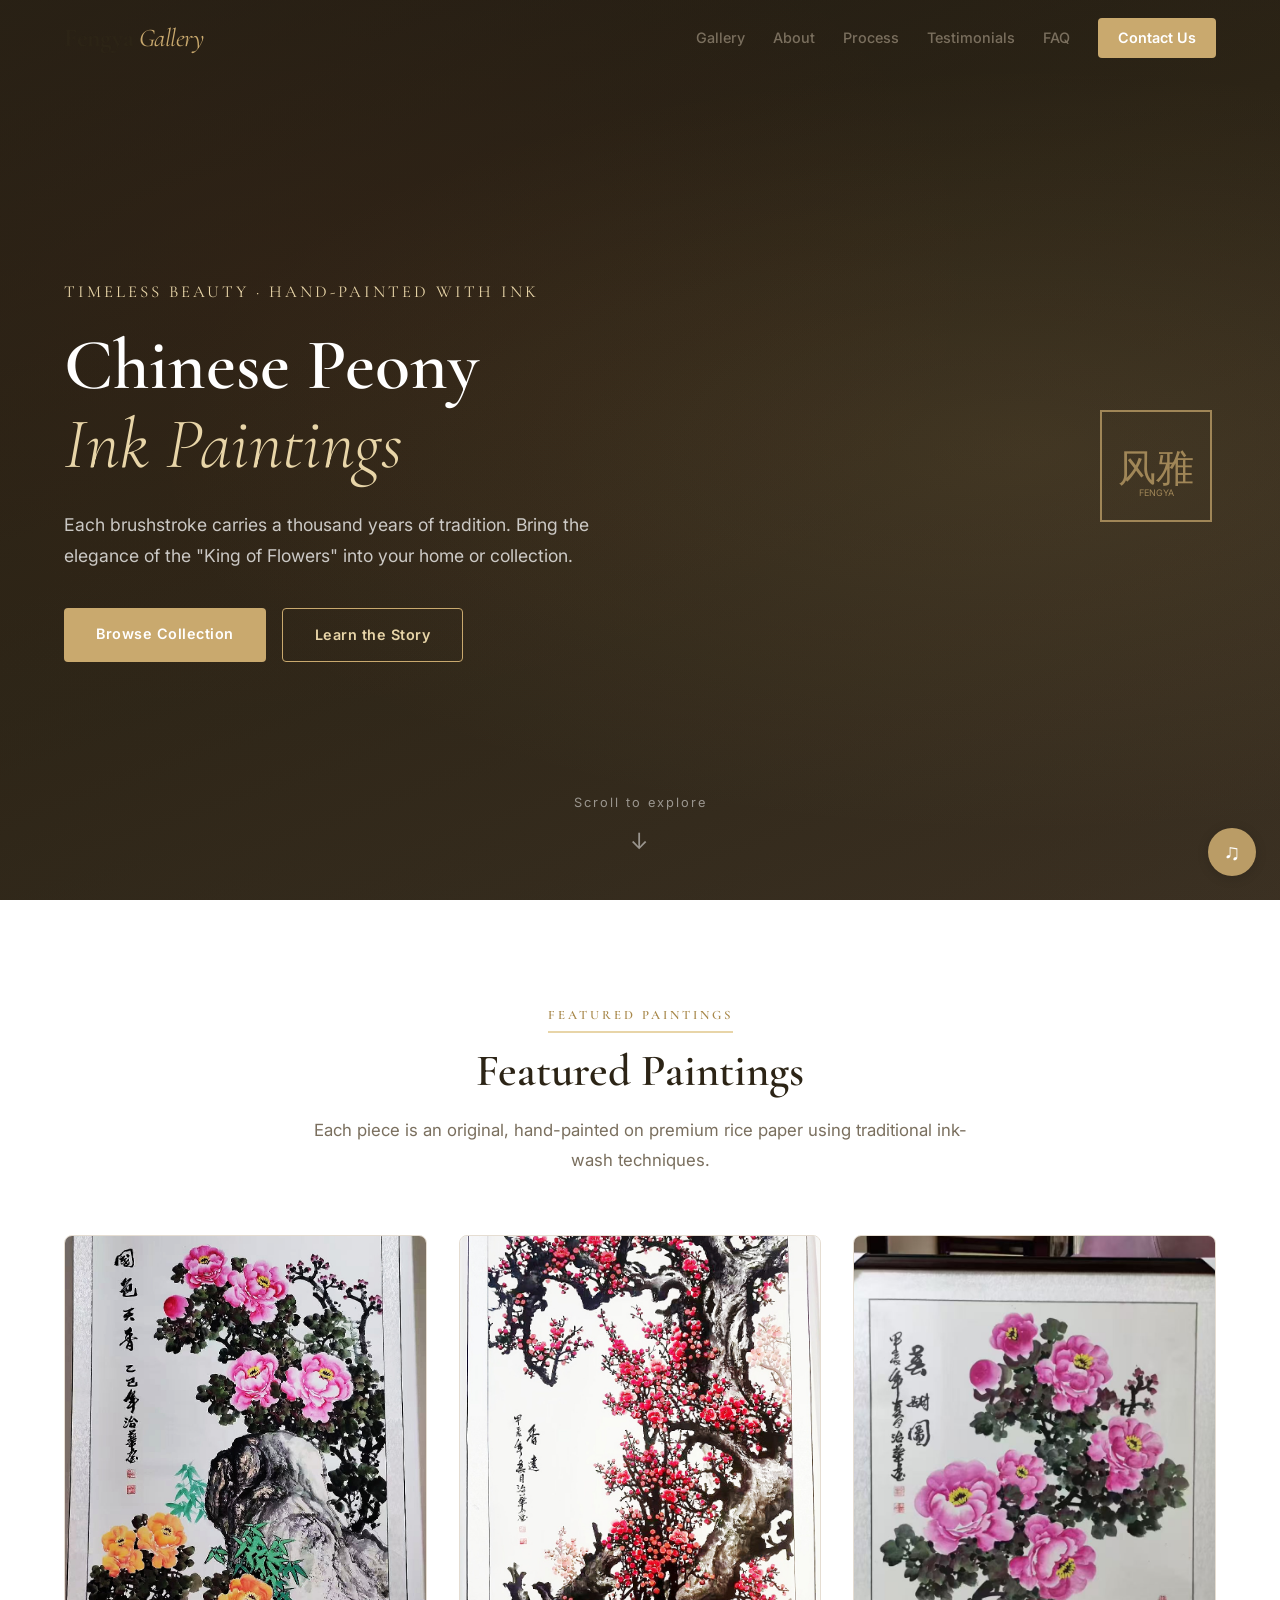
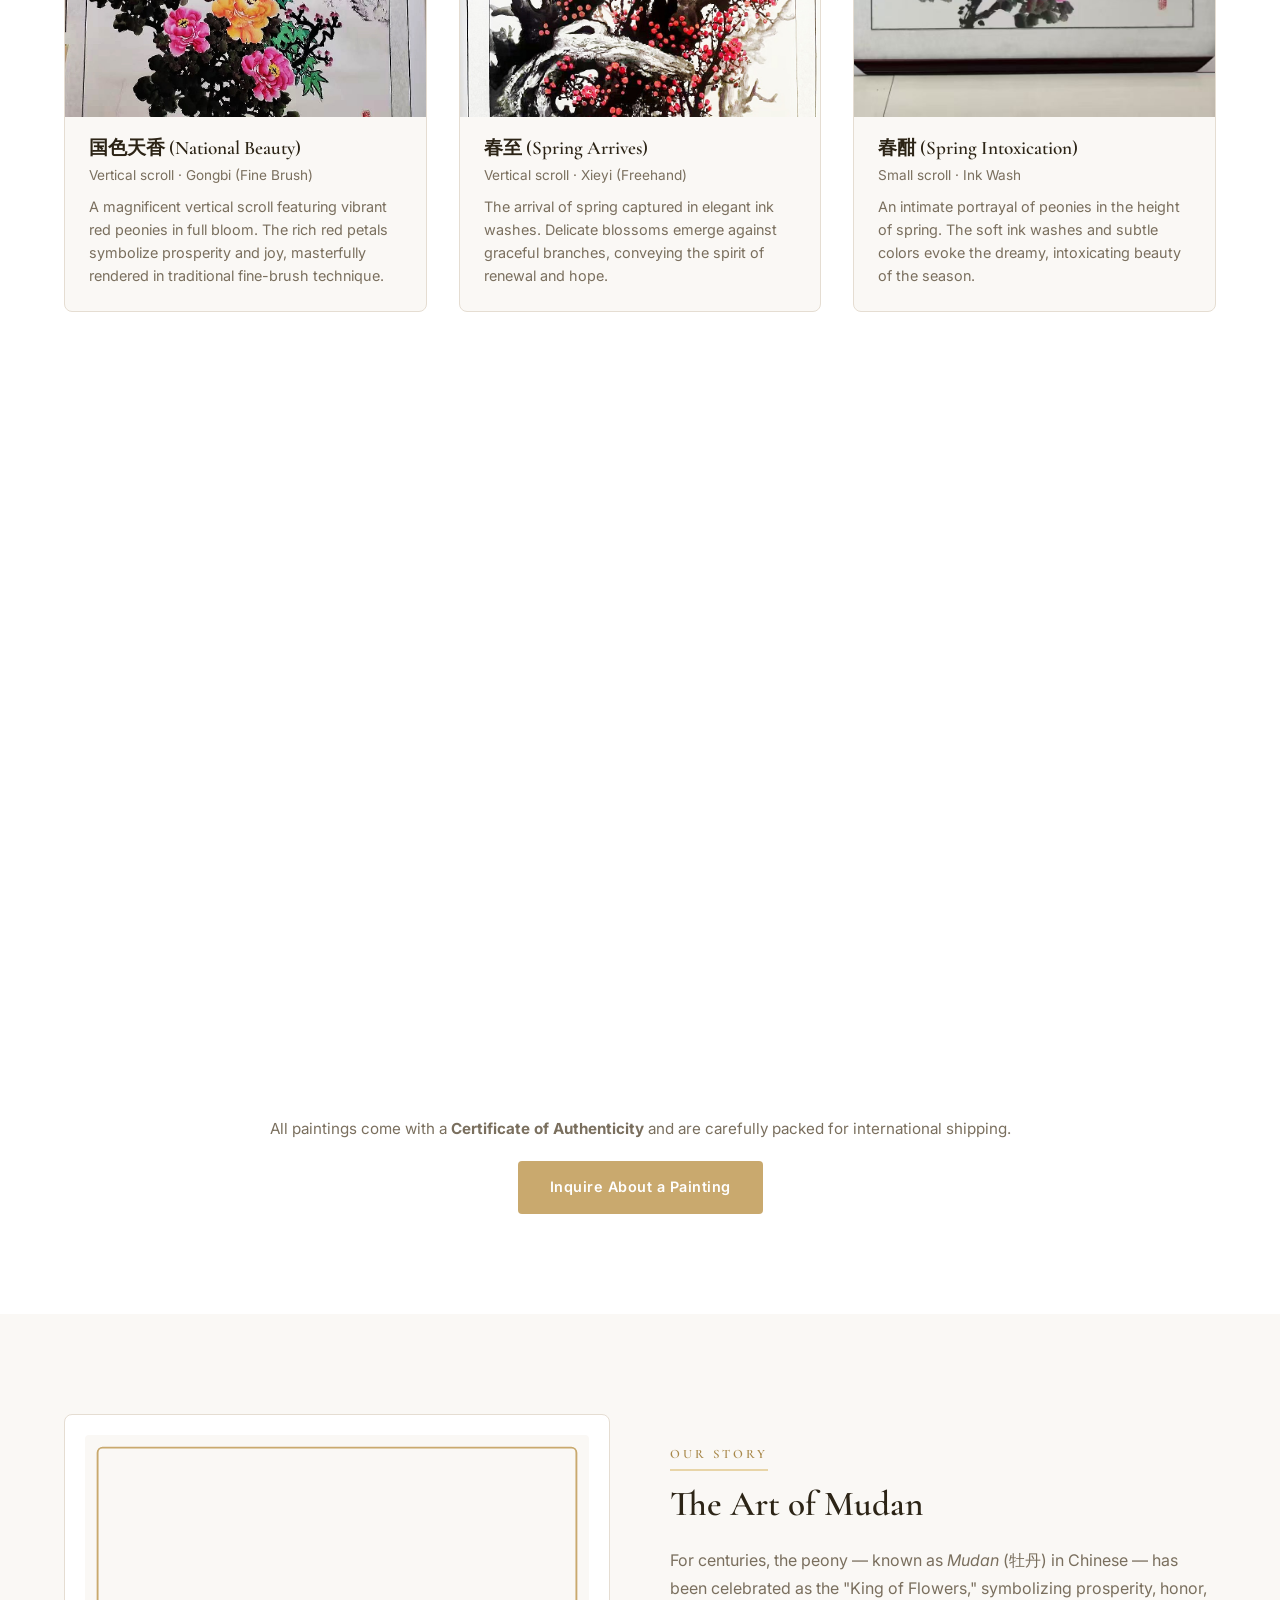
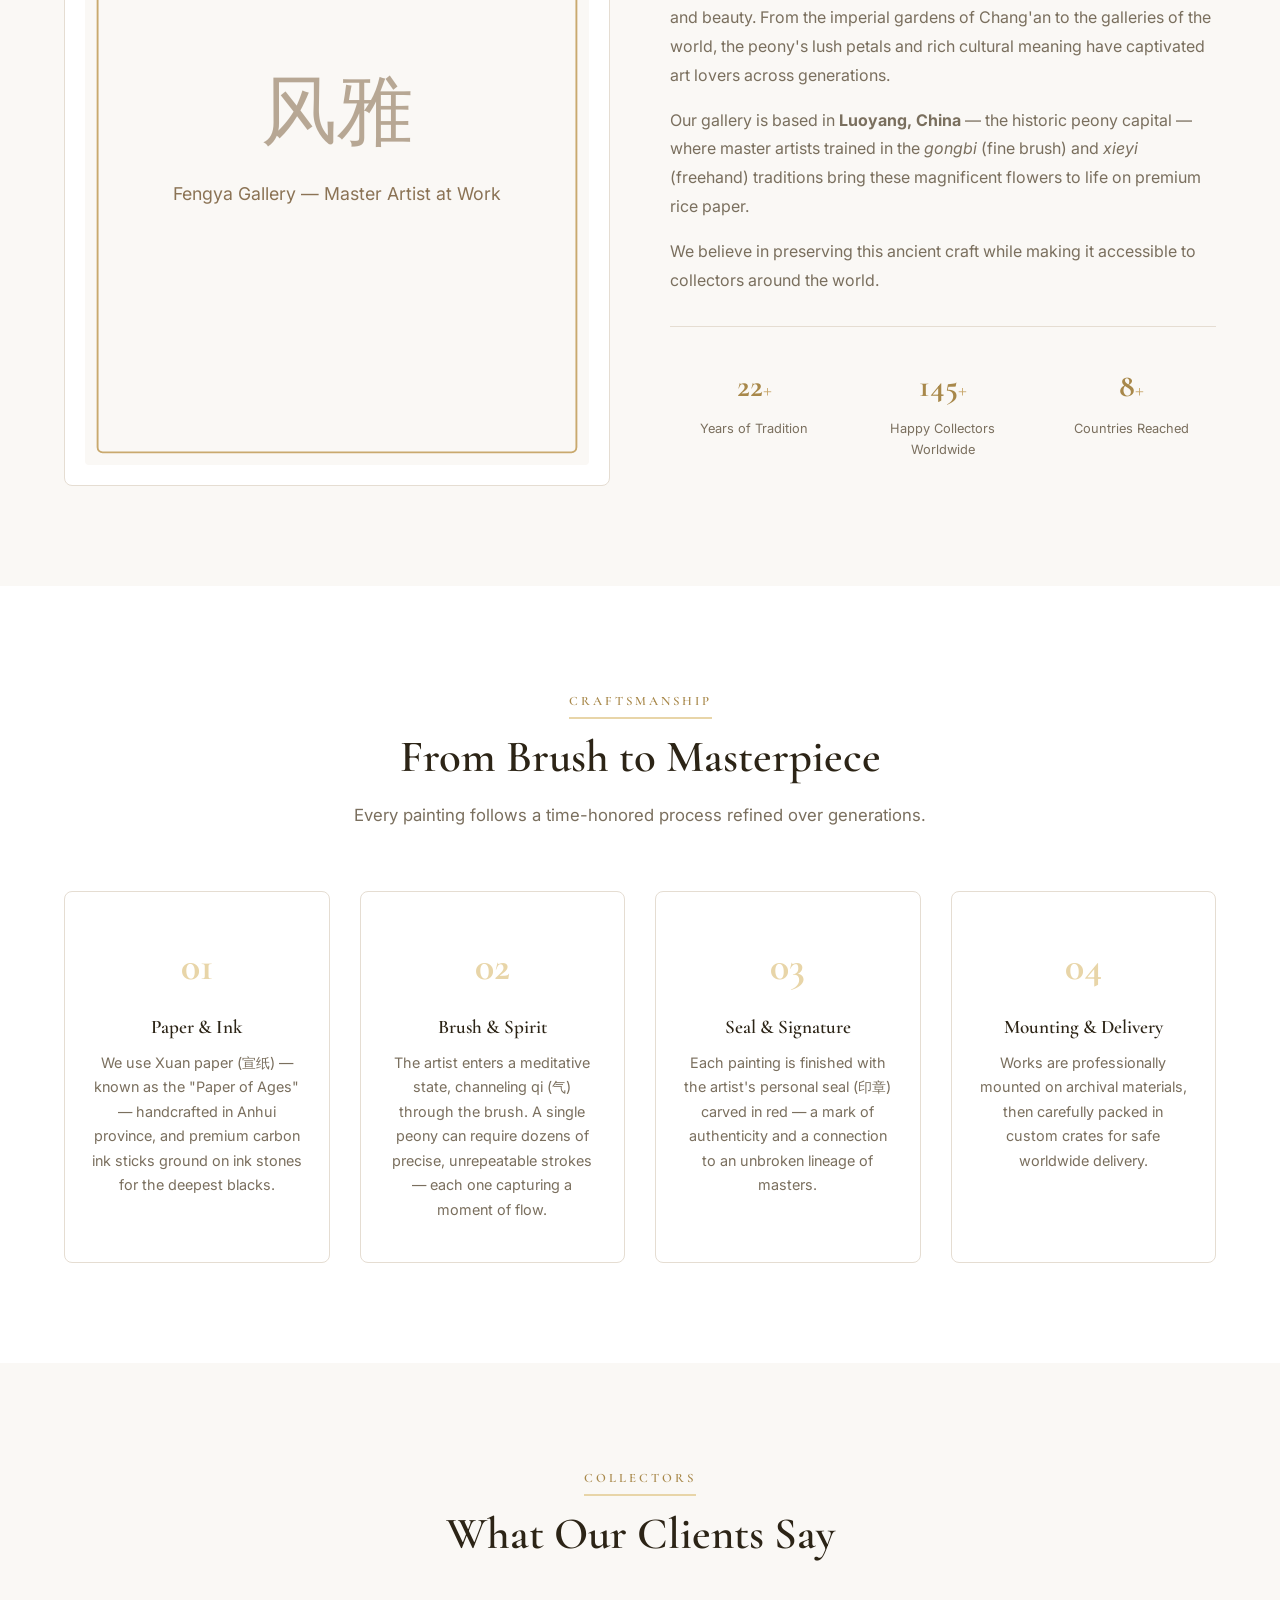
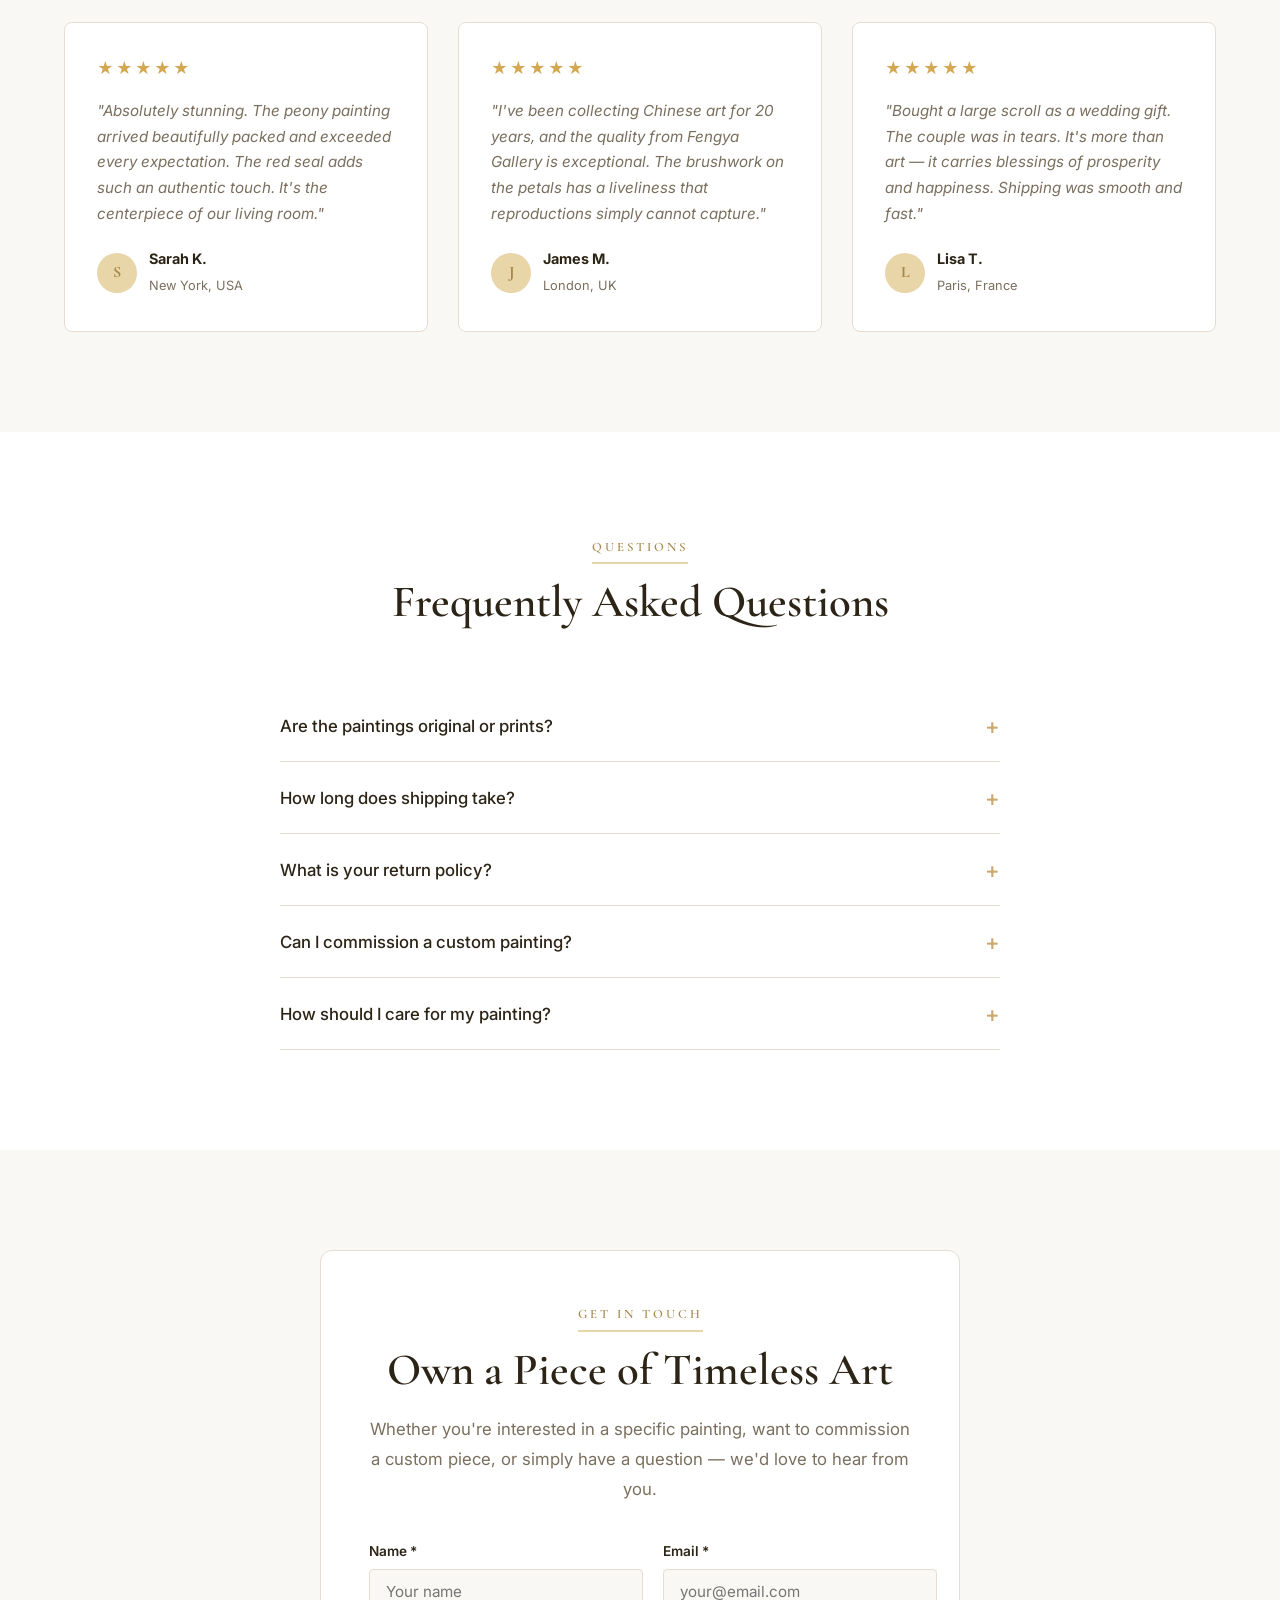
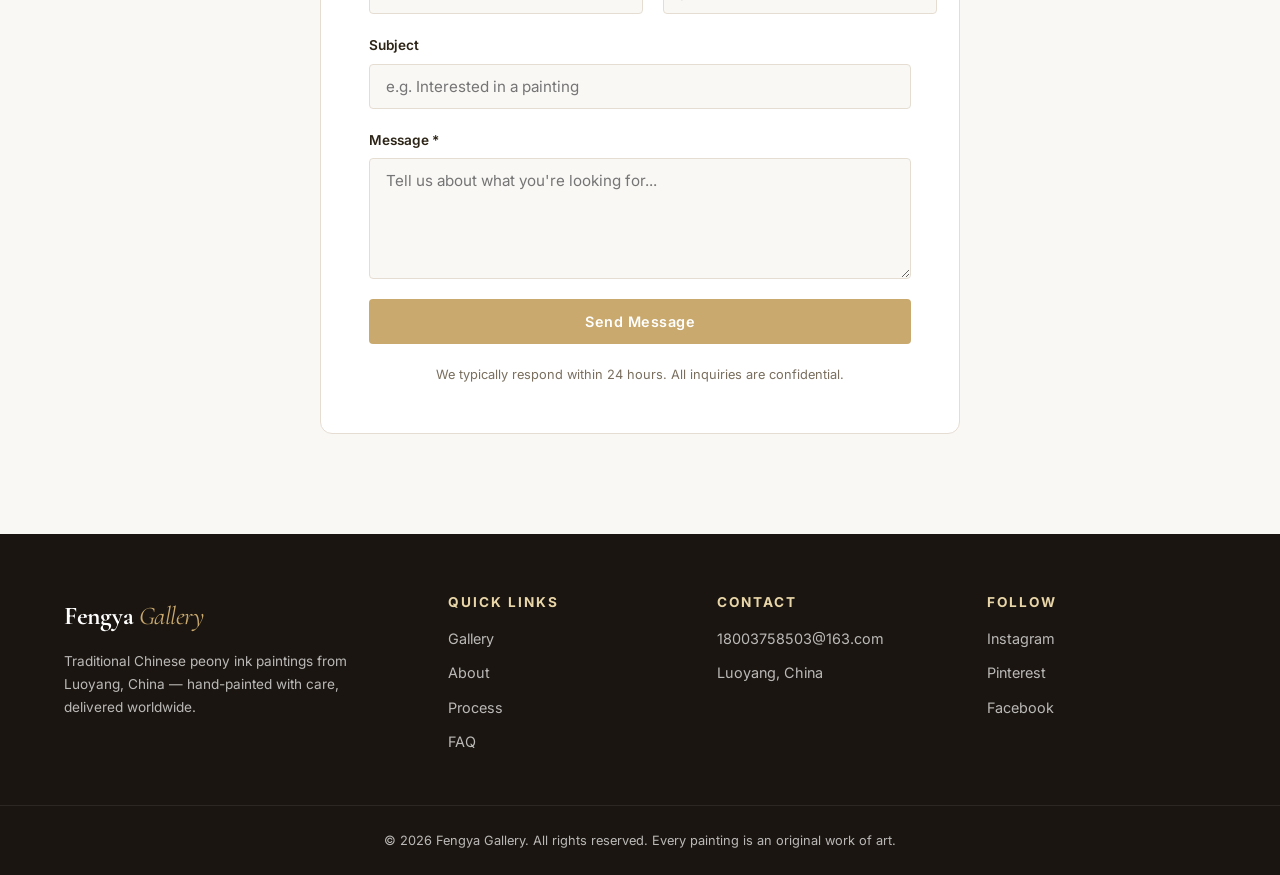
==== index.html @ b7635e89 "Initial commit: Fengya Gallery peony art website" ====
<!DOCTYPE html>
<html lang="en">
<head>
    <meta charset="UTF-8">
    <meta name="viewport" content="width=device-width, initial-scale=1.0">
    <title>Fengya Gallery | Traditional Chinese Peony Paintings – Handcrafted Ink Art</title>
    <meta name="description" content="Discover exquisite hand-painted Chinese peony (Mudan) ink paintings from Fengya Gallery. Each piece embodies centuries of tradition—elegance, prosperity & natural beauty. Worldwide shipping.">
    <meta name="keywords" content="Chinese peony painting, Mudan painting, Chinese ink art, traditional Chinese painting, peony flower art, Chinese brush painting, art for sale, oriental art">

    <!-- Open Graph / Facebook -->
    <meta property="og:type" content="website">
    <meta property="og:title" content="Fengya Gallery – Traditional Chinese Peony Paintings">
    <meta property="og:description" content="Hand-painted Chinese ink peony art from Fengya Gallery. Elegance, tradition & beauty for your space.">
    <meta property="og:image" content="https://fengyagallery.com/images/og-banner.jpg">
    <meta property="og:url" content="https://fengyagallery.com">
    <meta property="og:locale" content="en_US">
    <meta property="og:site_name" content="Fengya Gallery">

    <!-- Twitter Card -->
    <meta name="twitter:card" content="summary_large_image">
    <meta name="twitter:title" content="Fengya Gallery – Traditional Chinese Peony Paintings">
    <meta name="twitter:description" content="Hand-painted Chinese ink peony art from Fengya Gallery. Worldwide shipping.">
    <meta name="twitter:image" content="https://fengyagallery.com/images/og-banner.jpg">

    <!-- Schema.org structured data -->
    <script type="application/ld+json">
    {
        "@context": "https://schema.org",
        "@type": "ArtGallery",
        "name": "Fengya Gallery",
        "description": "Specializing in traditional Chinese peony ink paintings. Hand-painted by master artisans.",
        "url": "https://fengyagallery.com",
        "image": "https://fengyagallery.com/images/og-banner.jpg",
        "address": {
            "@type": "PostalAddress",
            "addressLocality": "Luoyang",
            "addressCountry": "CN"
        },
        "makesOffer": {
            "@type": "Offer",
            "itemOffered": {
                "@type": "Product",
                "name": "Chinese Peony Ink Painting",
                "category": "Fine Art"
            }
        }
    }
    </script>

    <!-- Fonts & Styles -->
    <link rel="preconnect" href="https://fonts.googleapis.com">
    <link rel="preconnect" href="https://fonts.gstatic.com" crossorigin>
    <link href="https://fonts.googleapis.com/css2?family=Cormorant+Garamond:ital,wght@0,400;0,500;0,600;0,700;1,400&family=Inter:wght@300;400;500;600&display=swap" rel="stylesheet">
    <link rel="stylesheet" href="styles.css">
    <link rel="icon" type="image/svg+xml" href="favicon.svg">
</head>
<body>

<!-- ====== NAVBAR ====== -->
<header class="navbar" id="navbar">
    <div class="container navbar-inner">
        <a href="#" class="logo">Fengya <span>Gallery</span></a>
        <button class="hamburger" id="hamburger" aria-label="Toggle navigation">
            <span></span><span></span><span></span>
        </button>
        <nav class="nav-links" id="navLinks">
            <a href="#gallery">Gallery</a>
            <a href="#about">About</a>
            <a href="#process">Process</a>
            <a href="#testimonials">Testimonials</a>
            <a href="#faq">FAQ</a>
            <a href="#contact" class="nav-cta">Contact Us</a>
        </nav>
    </div>
</header>

<!-- ====== HERO ====== -->
<section class="hero" id="home">
    <div class="hero-overlay"></div>
    <div class="hero-bg parallax"></div>
    <div class="container hero-content">
        <div class="hero-text">
            <p class="hero-subtitle">Timeless Beauty · Hand-Painted with Ink</p>
            <h1>Chinese Peony<br><span class="hero-alt">Ink Paintings</span></h1>
            <p class="hero-desc">Each brushstroke carries a thousand years of tradition. Bring the elegance of the "King of Flowers" into your home or collection.</p>
            <div class="hero-actions">
                <a href="#gallery" class="btn btn-primary">Browse Collection</a>
                <a href="#about" class="btn btn-outline">Learn the Story</a>
            </div>
        </div>
        <div class="hero-seal">
            <svg viewBox="0 0 120 120" class="seal-svg">
                <rect x="5" y="5" width="110" height="110" fill="none" stroke="#c9a96e" stroke-width="2"/>
                <text x="60" y="62" text-anchor="middle" dominant-baseline="central"
                      font-family="STKaiti, KaiTi, serif" font-size="38" fill="#c9a96e">风雅</text>
                <text x="60" y="90" text-anchor="middle" font-family="Inter, sans-serif" font-size="9" fill="#c9a96e">FENGYA</text>
            </svg>
        </div>
    </div>
    <div class="scroll-indicator">
        <span>Scroll to explore</span>
        <div class="scroll-arrow">↓</div>
    </div>
</section>

<!-- ====== GALLERY ====== -->
<section class="section gallery-section" id="gallery">
    <div class="container">
        <div class="section-header">
            <span class="section-tag">Featured Paintings</span>
            <h2>Featured Paintings</h2>
            <p class="section-desc">Each piece is an original, hand-painted on premium rice paper using traditional ink-wash techniques.</p>
        </div>

        <div class="gallery-grid" id="galleryGrid">
            <!-- Cards injected by JS -->
        </div>

        <div class="gallery-footer">
            <p>All paintings come with a <strong>Certificate of Authenticity</strong> and are carefully packed for international shipping.</p>
            <a href="#contact" class="btn btn-primary">Inquire About a Painting</a>
        </div>
    </div>
</section>

<!-- ====== ABOUT ====== -->
<section class="section about-section" id="about">
    <div class="container">
        <div class="about-grid">
            <div class="about-image">
                <div class="about-image-frame">
                    <div class="about-image-placeholder">
                        <svg viewBox="0 0 400 500" class="about-svg">
                            <rect x="10" y="10" width="380" height="480" fill="none" stroke="#c9a96e" stroke-width="1.5" rx="4"/>
                            <text x="200" y="240" text-anchor="middle" font-family="STKaiti, KaiTi, serif" font-size="60" fill="#8b7355" opacity="0.6">风雅</text>
                            <text x="200" y="290" text-anchor="middle" font-family="Inter, sans-serif" font-size="14" fill="#8b7355">Fengya Gallery — Master Artist at Work</text>
                        </svg>
                    </div>
                </div>
            </div>
            <div class="about-text">
                <span class="section-tag">Our Story</span>
                <h2>The Art of Mudan</h2>
                <p>For centuries, the peony — known as <em>Mudan</em> (牡丹) in Chinese — has been celebrated as the "King of Flowers," symbolizing prosperity, honor, and beauty. From the imperial gardens of Chang'an to the galleries of the world, the peony's lush petals and rich cultural meaning have captivated art lovers across generations.</p>
                <p>Our gallery is based in <strong>Luoyang, China</strong> — the historic peony capital — where master artists trained in the <em>gongbi</em> (fine brush) and <em>xieyi</em> (freehand) traditions bring these magnificent flowers to life on premium rice paper.</p>
                <p>We believe in preserving this ancient craft while making it accessible to collectors around the world.</p>
                <div class="about-stats">
                    <div class="stat">
                        <span class="stat-number" data-target="30">0</span><span class="stat-plus">+</span>
                        <span class="stat-label">Years of Tradition</span>
                    </div>
                    <div class="stat">
                        <span class="stat-number" data-target="200">0</span><span class="stat-plus">+</span>
                        <span class="stat-label">Happy Collectors Worldwide</span>
                    </div>
                    <div class="stat">
                        <span class="stat-number" data-target="12">0</span><span class="stat-plus">+</span>
                        <span class="stat-label">Countries Reached</span>
                    </div>
                </div>
            </div>
        </div>
    </div>
</section>

<!-- ====== PROCESS ====== -->
<section class="section process-section" id="process">
    <div class="container">
        <div class="section-header">
            <span class="section-tag">Craftsmanship</span>
            <h2>From Brush to Masterpiece</h2>
            <p class="section-desc">Every painting follows a time-honored process refined over generations.</p>
        </div>
        <div class="process-steps">
            <div class="step">
                <div class="step-number">01</div>
                <h3>Paper & Ink</h3>
                <p>We use Xuan paper (宣纸) — known as the "Paper of Ages" — handcrafted in Anhui province, and premium carbon ink sticks ground on ink stones for the deepest blacks.</p>
            </div>
            <div class="step">
                <div class="step-number">02</div>
                <h3>Brush & Spirit</h3>
                <p>The artist enters a meditative state, channeling qi (气) through the brush. A single peony can require dozens of precise, unrepeatable strokes — each one capturing a moment of flow.</p>
            </div>
            <div class="step">
                <div class="step-number">03</div>
                <h3>Seal & Signature</h3>
                <p>Each painting is finished with the artist's personal seal (印章) carved in red — a mark of authenticity and a connection to an unbroken lineage of masters.</p>
            </div>
            <div class="step">
                <div class="step-number">04</div>
                <h3>Mounting & Delivery</h3>
                <p>Works are professionally mounted on archival materials, then carefully packed in custom crates for safe worldwide delivery.</p>
            </div>
        </div>
    </div>
</section>

<!-- ====== TESTIMONIALS ====== -->
<section class="section testimonials-section" id="testimonials">
    <div class="container">
        <div class="section-header">
            <span class="section-tag">Collectors</span>
            <h2>What Our Clients Say</h2>
        </div>
        <div class="testimonials-grid">
            <article class="testimonial-card">
                <div class="stars">★★★★★</div>
                <p>"Absolutely stunning. The peony painting arrived beautifully packed and exceeded every expectation. The red seal adds such an authentic touch. It's the centerpiece of our living room."</p>
                <div class="testimonial-author">
                    <div class="author-avatar">S</div>
                    <div>
                        <strong>Sarah K.</strong>
                        <span>New York, USA</span>
                    </div>
                </div>
            </article>
            <article class="testimonial-card">
                <div class="stars">★★★★★</div>
                <p>"I've been collecting Chinese art for 20 years, and the quality from Fengya Gallery is exceptional. The brushwork on the petals has a liveliness that reproductions simply cannot capture."</p>
                <div class="testimonial-author">
                    <div class="author-avatar">J</div>
                    <div>
                        <strong>James M.</strong>
                        <span>London, UK</span>
                    </div>
                </div>
            </article>
            <article class="testimonial-card">
                <div class="stars">★★★★★</div>
                <p>"Bought a large scroll as a wedding gift. The couple was in tears. It's more than art — it carries blessings of prosperity and happiness. Shipping was smooth and fast."</p>
                <div class="testimonial-author">
                    <div class="author-avatar">L</div>
                    <div>
                        <strong>Lisa T.</strong>
                        <span>Paris, France</span>
                    </div>
                </div>
            </article>
        </div>
    </div>
</section>

<!-- ====== FAQ ====== -->
<section class="section faq-section" id="faq">
    <div class="container">
        <div class="section-header">
            <span class="section-tag">Questions</span>
            <h2>Frequently Asked Questions</h2>
        </div>
        <div class="faq-list">
            <div class="faq-item">
                <button class="faq-question" aria-expanded="false">
                    <span>Are the paintings original or prints?</span>
                    <span class="faq-icon">+</span>
                </button>
                <div class="faq-answer">
                    <p>All paintings are completely original, hand-painted works on rice paper. We never sell prints or reproductions. Each piece comes with a signed Certificate of Authenticity.</p>
                </div>
            </div>
            <div class="faq-item">
                <button class="faq-question" aria-expanded="false">
                    <span>How long does shipping take?</span>
                    <span class="faq-icon">+</span>
                </button>
                <div class="faq-answer">
                    <p>International shipping typically takes 7–14 business days depending on your location. We ship via express courier (DHL/FedEx) with full tracking and insurance. Free shipping on orders over $500.</p>
                </div>
            </div>
            <div class="faq-item">
                <button class="faq-question" aria-expanded="false">
                    <span>What is your return policy?</span>
                    <span class="faq-icon">+</span>
                </button>
                <div class="faq-answer">
                    <p>We offer a 14-day satisfaction guarantee. If you're not completely happy with your painting, contact us and we will arrange a return. We want you to love your piece.</p>
                </div>
            </div>
            <div class="faq-item">
                <button class="faq-question" aria-expanded="false">
                    <span>Can I commission a custom painting?</span>
                    <span class="faq-icon">+</span>
                </button>
                <div class="faq-answer">
                    <p>Absolutely! We accept custom commissions for specific sizes, color palettes, or compositions. Contact us with your vision and we'll discuss the possibilities. Commissioned works typically take 2–4 weeks.</p>
                </div>
            </div>
            <div class="faq-item">
                <button class="faq-question" aria-expanded="false">
                    <span>How should I care for my painting?</span>
                    <span class="faq-icon">+</span>
                </button>
                <div class="faq-answer">
                    <p>Keep your painting away from direct sunlight, high humidity, and extreme temperatures. For scrolls, roll and unroll gently. Framed works behind glass in indirect light will last for generations with minimal care.</p>
                </div>
            </div>
        </div>
    </div>
</section>

<!-- ====== CONTACT / CTA ====== -->
<section class="section contact-section" id="contact">
    <div class="container">
        <div class="contact-card">
            <div class="section-header">
                <span class="section-tag">Get in Touch</span>
                <h2>Own a Piece of Timeless Art</h2>
                <p class="section-desc">Whether you're interested in a specific painting, want to commission a custom piece, or simply have a question — we'd love to hear from you.</p>
            </div>
            <form class="contact-form" id="contactForm">
                <div class="form-row">
                    <div class="form-group">
                        <label for="name">Name *</label>
                        <input type="text" id="name" name="name" required placeholder="Your name">
                    </div>
                    <div class="form-group">
                        <label for="email">Email *</label>
                        <input type="email" id="email" name="email" required placeholder="your@email.com">
                    </div>
                </div>
                <div class="form-group">
                    <label for="subject">Subject</label>
                    <input type="text" id="subject" name="subject" placeholder="e.g. Interested in a painting">
                </div>
                <div class="form-group">
                    <label for="message">Message *</label>
                    <textarea id="message" name="message" rows="5" required placeholder="Tell us about what you're looking for..."></textarea>
                </div>
                <button type="submit" class="btn btn-primary btn-full">Send Message</button>
                <p class="form-note">We typically respond within 24 hours. All inquiries are confidential.</p>
            </form>
        </div>
    </div>
</section>

<!-- ====== FOOTER ====== -->
<footer class="footer">
    <div class="container footer-inner">
        <div class="footer-brand">
            <a href="#" class="logo">Fengya <span>Gallery</span></a>
            <p>Traditional Chinese peony ink paintings from Luoyang, China — hand-painted with care, delivered worldwide.</p>
        </div>
        <div class="footer-links">
            <h4>Quick Links</h4>
            <a href="#gallery">Gallery</a>
            <a href="#about">About</a>
            <a href="#process">Process</a>
            <a href="#faq">FAQ</a>
        </div>
        <div class="footer-links">
            <h4>Contact</h4>
            <a href="mailto:18003758503@163.com">18003758503@163.com</a>
            <a href="#">Luoyang, China</a>
        </div>
        <div class="footer-links">
            <h4>Follow</h4>
            <a href="#" target="_blank" rel="noopener">Instagram</a>
            <a href="#" target="_blank" rel="noopener">Pinterest</a>
            <a href="#" target="_blank" rel="noopener">Facebook</a>
        </div>
    </div>
    <div class="footer-bottom">
        <div class="container">
            <p>&copy; 2026 Fengya Gallery. All rights reserved. Every painting is an original work of art.</p>
        </div>
    </div>
</footer>

<script src="script.js"></script>
</body>
</html>
---- styles.css ----
/* ============================================================
   Fengya Gallery – Styles
   Aesthetic: Elegant, airy, Chinese-ink inspired with gold accents
   ============================================================ */

:root {
    --color-bg: #faf8f5;
    --color-surface: #ffffff;
    --color-text: #2c2416;
    --color-text-muted: #7a6f5e;
    --color-accent: #c9a96e;
    --color-accent-light: #e8d5a8;
    --color-accent-dark: #a8884a;
    --color-ink: #1a1a1a;
    --color-border: #e5ddd2;
    --color-seal: #c4392b;
    --font-display: 'Cormorant Garamond', Georgia, 'Times New Roman', serif;
    --font-body: 'Inter', -apple-system, BlinkMacSystemFont, sans-serif;
}

/* ----- RESET ----- */
*, *::before, *::after { box-sizing: border-box; margin: 0; padding: 0; }
html { scroll-behavior: smooth; }
body {
    font-family: var(--font-body);
    background: var(--color-bg);
    color: var(--color-text);
    line-height: 1.7;
    -webkit-font-smoothing: antialiased;
}
img { max-width: 100%; display: block; }
a { color: inherit; text-decoration: none; }
button { font-family: inherit; cursor: pointer; border: none; background: none; }
h1, h2, h3, h4 { font-family: var(--font-display); font-weight: 600; line-height: 1.2; }
.container { max-width: 1200px; margin: 0 auto; padding: 0 24px; }

/* ----- NAVBAR ----- */
.navbar {
    position: fixed;
    top: 0; left: 0; right: 0;
    z-index: 1000;
    padding: 16px 0;
    transition: background .3s, padding .3s, box-shadow .3s;
}
.navbar.scrolled {
    background: rgba(250, 248, 245, 0.95);
    backdrop-filter: blur(12px);
    padding: 10px 0;
    box-shadow: 0 1px 10px rgba(0,0,0,0.06);
}
.navbar-inner {
    display: flex;
    align-items: center;
    justify-content: space-between;
}
.logo {
    font-family: var(--font-display);
    font-size: 1.6rem;
    font-weight: 700;
    color: var(--color-text);
    letter-spacing: -0.5px;
}
.logo span {
    color: var(--color-accent);
    font-weight: 400;
    font-style: italic;
}
.nav-links {
    display: flex;
    align-items: center;
    gap: 28px;
    font-size: 0.9rem;
    font-weight: 500;
    color: var(--color-text-muted);
    transition: opacity .3s, transform .3s;
}
.nav-links a { transition: color .3s; }
.nav-links a:hover { color: var(--color-accent-dark); }
.nav-cta {
    background: var(--color-accent);
    color: #fff !important;
    padding: 8px 20px;
    border-radius: 4px;
    font-weight: 600;
    transition: background .3s !important;
}
.nav-cta:hover { background: var(--color-accent-dark) !important; }
.hamburger {
    display: none;
    flex-direction: column;
    gap: 5px;
    padding: 4px;
}
.hamburger span {
    display: block;
    width: 26px;
    height: 2px;
    background: var(--color-text);
    border-radius: 2px;
    transition: transform .3s, opacity .3s;
}
.hamburger.active span:nth-child(1) { transform: rotate(45deg) translate(5px, 5px); }
.hamburger.active span:nth-child(2) { opacity: 0; }
.hamburger.active span:nth-child(3) { transform: rotate(-45deg) translate(5px, -5px); }

/* ----- HERO ----- */
.hero {
    min-height: 100vh;
    display: flex;
    align-items: center;
    position: relative;
    overflow: hidden;
}
.hero-overlay {
    position: absolute;
    inset: 0;
    background: linear-gradient(135deg, rgba(44,36,22,.75) 0%, rgba(44,36,22,.3) 50%, rgba(44,36,22,.1) 100%);
    z-index: 1;
}
.hero-bg {
    position: absolute;
    inset: 0;
    background:
        radial-gradient(ellipse at 80% 50%, rgba(201,169,110,0.15) 0%, transparent 60%),
        radial-gradient(ellipse at 20% 30%, rgba(196,57,43,0.08) 0%, transparent 50%),
        linear-gradient(160deg, #1a1510 0%, #2c2416 40%, #3d3224 100%);
    z-index: 0;
}
.hero-content {
    position: relative;
    z-index: 2;
    display: grid;
    grid-template-columns: 1fr auto;
    gap: 60px;
    align-items: center;
    padding: 120px 24px 80px;
    width: 100%;
    max-width: 1200px;
    margin: 0 auto;
}
.hero-subtitle {
    font-family: var(--font-display);
    font-size: 1.05rem;
    color: var(--color-accent-light);
    letter-spacing: 3px;
    text-transform: uppercase;
    margin-bottom: 20px;
}
.hero h1 {
    font-size: clamp(2.8rem, 6vw, 4.5rem);
    color: #fff;
    margin-bottom: 24px;
    line-height: 1.1;
}
.hero-alt {
    font-weight: 300;
    font-style: italic;
    color: var(--color-accent-light);
}
.hero-desc {
    font-size: 1.1rem;
    color: rgba(255,255,255,0.75);
    max-width: 540px;
    margin-bottom: 36px;
    line-height: 1.8;
}
.hero-actions { display: flex; gap: 16px; flex-wrap: wrap; }
.hero-seal { justify-self: end; }
.seal-svg {
    width: 120px;
    height: 120px;
    opacity: 0.7;
}
.scroll-indicator {
    position: absolute;
    bottom: 40px;
    left: 50%;
    transform: translateX(-50%);
    z-index: 2;
    text-align: center;
    color: rgba(255,255,255,0.5);
    font-size: 0.8rem;
    letter-spacing: 2px;
    animation: float 3s ease-in-out infinite;
}
.scroll-arrow { font-size: 1.4rem; margin-top: 8px; }
@keyframes float {
    0%, 100% { transform: translateX(-50%) translateY(0); }
    50% { transform: translateX(-50%) translateY(10px); }
}

/* ----- BUTTONS ----- */
.btn {
    display: inline-block;
    padding: 14px 32px;
    font-family: var(--font-body);
    font-size: 0.9rem;
    font-weight: 600;
    letter-spacing: 0.5px;
    border-radius: 4px;
    transition: all .3s;
    text-align: center;
}
.btn-primary {
    background: var(--color-accent);
    color: #fff;
}
.btn-primary:hover { background: var(--color-accent-dark); transform: translateY(-1px); }
.btn-outline {
    background: transparent;
    color: var(--color-accent-light);
    border: 1.5px solid var(--color-accent);
}
.btn-outline:hover { background: rgba(201,169,110,0.1); }
.btn-full { width: 100%; }

/* ----- SECTION ----- */
.section {
    padding: 100px 0;
}
.section-header {
    text-align: center;
    max-width: 680px;
    margin: 0 auto 60px;
}
.section-tag {
    display: inline-block;
    font-family: var(--font-display);
    font-size: 0.8rem;
    font-weight: 600;
    color: var(--color-accent-dark);
    letter-spacing: 3px;
    text-transform: uppercase;
    margin-bottom: 12px;
    border-bottom: 2px solid var(--color-accent-light);
    padding-bottom: 4px;
}
.section-header h2 {
    font-size: clamp(2rem, 4vw, 2.8rem);
    margin-bottom: 16px;
}
.section-desc {
    color: var(--color-text-muted);
    font-size: 1.05rem;
    line-height: 1.8;
}

/* ----- GALLERY ----- */
.gallery-section { background: var(--color-surface); }
.gallery-grid {
    display: grid;
    grid-template-columns: repeat(auto-fill, minmax(320px, 1fr));
    gap: 32px;
    margin-bottom: 48px;
}
.gallery-card {
    background: var(--color-bg);
    border: 1px solid var(--color-border);
    border-radius: 8px;
    overflow: hidden;
    transition: transform .4s, box-shadow .4s;
}
.gallery-card:hover {
    transform: translateY(-6px);
    box-shadow: 0 12px 40px rgba(44,36,22,0.1);
}
.gallery-card-image {
    aspect-ratio: 3 / 4;
    display: flex;
    align-items: center;
    justify-content: center;
    background: linear-gradient(135deg, #f5f0e8 0%, #ede5d8 100%);
    position: relative;
    overflow: hidden;
}
.gallery-card-image img {
    width: 100%;
    height: 100%;
    object-fit: cover;
    transition: transform .5s ease;
}
.gallery-card:hover .gallery-card-image img {
    transform: scale(1.05);
}
.gallery-card-content {
    padding: 20px 24px;
}
.gallery-card-content h3 {
    font-size: 1.2rem;
    margin-bottom: 4px;
}
.gallery-card-content .dimensions {
    font-size: 0.85rem;
    color: var(--color-text-muted);
    margin-bottom: 8px;
}
.gallery-card-content .description {
    font-size: 0.9rem;
    color: var(--color-text-muted);
    margin-bottom: 4px;
    line-height: 1.6;
}
.gallery-footer {
    text-align: center;
    color: var(--color-text-muted);
    font-size: 0.95rem;
}
.gallery-footer p { margin-bottom: 20px; }

/* ----- ABOUT ----- */
.about-section { background: var(--color-bg); }
.about-grid {
    display: grid;
    grid-template-columns: 1fr 1fr;
    gap: 60px;
    align-items: center;
}
.about-image-frame {
    border: 1px solid var(--color-border);
    border-radius: 8px;
    overflow: hidden;
    padding: 20px;
    background: var(--color-surface);
}
.about-image-placeholder {
    aspect-ratio: 4 / 5;
    display: flex;
    align-items: center;
    justify-content: center;
    background: var(--color-bg);
    border-radius: 4px;
}
.about-svg { width: 100%; height: auto; }
.about-text h2 {
    font-size: 2.2rem;
    margin-bottom: 20px;
}
.about-text p {
    color: var(--color-text-muted);
    margin-bottom: 16px;
    line-height: 1.8;
}
.about-stats {
    display: grid;
    grid-template-columns: repeat(3, 1fr);
    gap: 20px;
    margin-top: 32px;
    padding-top: 32px;
    border-top: 1px solid var(--color-border);
}
.stat { text-align: center; }
.stat-number {
    font-family: var(--font-display);
    font-size: 2rem;
    font-weight: 700;
    color: var(--color-accent-dark);
}
.stat-plus { font-family: var(--font-display); font-size: 1.4rem; color: var(--color-accent); }
.stat-label {
    display: block;
    font-size: 0.8rem;
    color: var(--color-text-muted);
    margin-top: 4px;
}

/* ----- PROCESS ----- */
.process-section { background: var(--color-surface); }
.process-steps {
    display: grid;
    grid-template-columns: repeat(auto-fit, minmax(240px, 1fr));
    gap: 30px;
}
.step {
    text-align: center;
    padding: 40px 24px;
    border: 1px solid var(--color-border);
    border-radius: 8px;
    transition: transform .3s;
}
.step:hover { transform: translateY(-4px); }
.step-number {
    font-family: var(--font-display);
    font-size: 2.5rem;
    font-weight: 700;
    color: var(--color-accent-light);
    margin-bottom: 16px;
}
.step h3 { font-size: 1.2rem; margin-bottom: 12px; }
.step p { font-size: 0.9rem; color: var(--color-text-muted); line-height: 1.7; }

/* ----- TESTIMONIALS ----- */
.testimonials-section { background: var(--color-bg); }
.testimonials-grid {
    display: grid;
    grid-template-columns: repeat(auto-fit, minmax(300px, 1fr));
    gap: 30px;
}
.testimonial-card {
    background: var(--color-surface);
    border: 1px solid var(--color-border);
    border-radius: 8px;
    padding: 32px;
}
.stars { color: #d4a853; font-size: 1rem; letter-spacing: 2px; margin-bottom: 16px; }
.testimonial-card p { font-size: 0.95rem; color: var(--color-text-muted); line-height: 1.7; margin-bottom: 20px; font-style: italic; }
.testimonial-author {
    display: flex;
    align-items: center;
    gap: 12px;
}
.author-avatar {
    width: 40px;
    height: 40px;
    border-radius: 50%;
    background: var(--color-accent-light);
    display: flex;
    align-items: center;
    justify-content: center;
    font-family: var(--font-display);
    font-weight: 700;
    color: var(--color-accent-dark);
    font-size: 1rem;
}
.testimonial-author strong { display: block; font-size: 0.9rem; }
.testimonial-author span { font-size: 0.8rem; color: var(--color-text-muted); }

/* ----- FAQ ----- */
.faq-section { background: var(--color-surface); }
.faq-list { max-width: 720px; margin: 0 auto; }
.faq-item {
    border-bottom: 1px solid var(--color-border);
    padding: 18px 0;
}
.faq-question {
    display: flex;
    justify-content: space-between;
    align-items: center;
    width: 100%;
    text-align: left;
    font-size: 1.05rem;
    font-weight: 500;
    color: var(--color-text);
    padding: 4px 0;
    transition: color .3s;
}
.faq-question:hover { color: var(--color-accent-dark); }
.faq-icon {
    font-size: 1.4rem;
    color: var(--color-accent);
    transition: transform .3s;
    flex-shrink: 0;
    margin-left: 16px;
}
.faq-item.active .faq-icon { transform: rotate(45deg); }
.faq-answer {
    max-height: 0;
    overflow: hidden;
    transition: max-height .4s ease, padding .4s ease;
}
.faq-item.active .faq-answer {
    max-height: 300px;
    padding-top: 12px;
}
.faq-answer p {
    color: var(--color-text-muted);
    line-height: 1.7;
    font-size: 0.95rem;
}

/* ----- CONTACT ----- */
.contact-section { background: var(--color-bg); }
.contact-card {
    max-width: 640px;
    margin: 0 auto;
    background: var(--color-surface);
    border: 1px solid var(--color-border);
    border-radius: 12px;
    padding: 48px;
}
.contact-card .section-header { margin-bottom: 36px; }
.contact-form { display: flex; flex-direction: column; gap: 20px; }
.form-row { display: grid; grid-template-columns: 1fr 1fr; gap: 20px; }
.form-group { display: flex; flex-direction: column; gap: 6px; }
.form-group label {
    font-size: 0.85rem;
    font-weight: 600;
    color: var(--color-text);
}
.form-group input,
.form-group textarea {
    font-family: var(--font-body);
    font-size: 0.95rem;
    padding: 12px 16px;
    border: 1px solid var(--color-border);
    border-radius: 4px;
    background: var(--color-bg);
    color: var(--color-text);
    transition: border-color .3s;
    outline: none;
}
.form-group input:focus,
.form-group textarea:focus {
    border-color: var(--color-accent);
}
.form-group textarea { resize: vertical; min-height: 100px; }
.form-note {
    font-size: 0.8rem;
    color: var(--color-text-muted);
    text-align: center;
}

/* ----- FOOTER ----- */
.footer {
    background: #1a1510;
    color: rgba(255,255,255,0.7);
    padding: 60px 0 0;
}
.footer-inner {
    display: grid;
    grid-template-columns: 1.5fr 1fr 1fr 1fr;
    gap: 40px;
    padding-bottom: 40px;
}
.footer .logo { color: #fff; }
.footer-brand p { font-size: 0.85rem; margin-top: 12px; line-height: 1.7; max-width: 300px; }
.footer-links h4 {
    font-family: var(--font-body);
    font-size: 0.85rem;
    font-weight: 700;
    color: var(--color-accent-light);
    text-transform: uppercase;
    letter-spacing: 2px;
    margin-bottom: 16px;
}
.footer-links a {
    display: block;
    font-size: 0.9rem;
    margin-bottom: 10px;
    transition: color .3s;
}
.footer-links a:hover { color: var(--color-accent); }
.footer-bottom {
    border-top: 1px solid rgba(255,255,255,0.08);
    padding: 24px 0;
    text-align: center;
    font-size: 0.8rem;
}

/* ----- RESPONSIVE ----- */
@media (max-width: 968px) {
    .about-grid { grid-template-columns: 1fr; gap: 40px; }
    .about-image { order: 2; }
    .hero-content { grid-template-columns: 1fr; gap: 40px; }
    .hero-seal { display: none; }
    .footer-inner { grid-template-columns: 1fr 1fr; }
    .footer-brand { grid-column: 1 / -1; }
}
@media (max-width: 768px) {
    .hamburger { display: flex; }
    .nav-links {
        position: fixed;
        top: 60px;
        left: 0; right: 0;
        flex-direction: column;
        background: rgba(250,248,245,0.98);
        backdrop-filter: blur(12px);
        padding: 24px;
        gap: 16px;
        transform: translateY(-100%);
        opacity: 0;
        pointer-events: none;
        border-bottom: 1px solid var(--color-border);
    }
    .nav-links.open {
        transform: translateY(0);
        opacity: 1;
        pointer-events: all;
    }
    .section { padding: 60px 0; }
    .gallery-grid { grid-template-columns: 1fr; }
    .form-row { grid-template-columns: 1fr; }
    .contact-card { padding: 32px 20px; }
    .about-stats { grid-template-columns: 1fr; gap: 20px; }
    .process-steps { grid-template-columns: 1fr; }
    .testimonials-grid { grid-template-columns: 1fr; }
    .footer-inner { grid-template-columns: 1fr; gap: 30px; }
}

/* ----- SCROLL ANIMATIONS ----- */
.animate-in {
    opacity: 0;
    transform: translateY(30px);
    transition: opacity .6s ease, transform .6s ease;
}
.animate-in.visible {
    opacity: 1;
    transform: translateY(0);
}
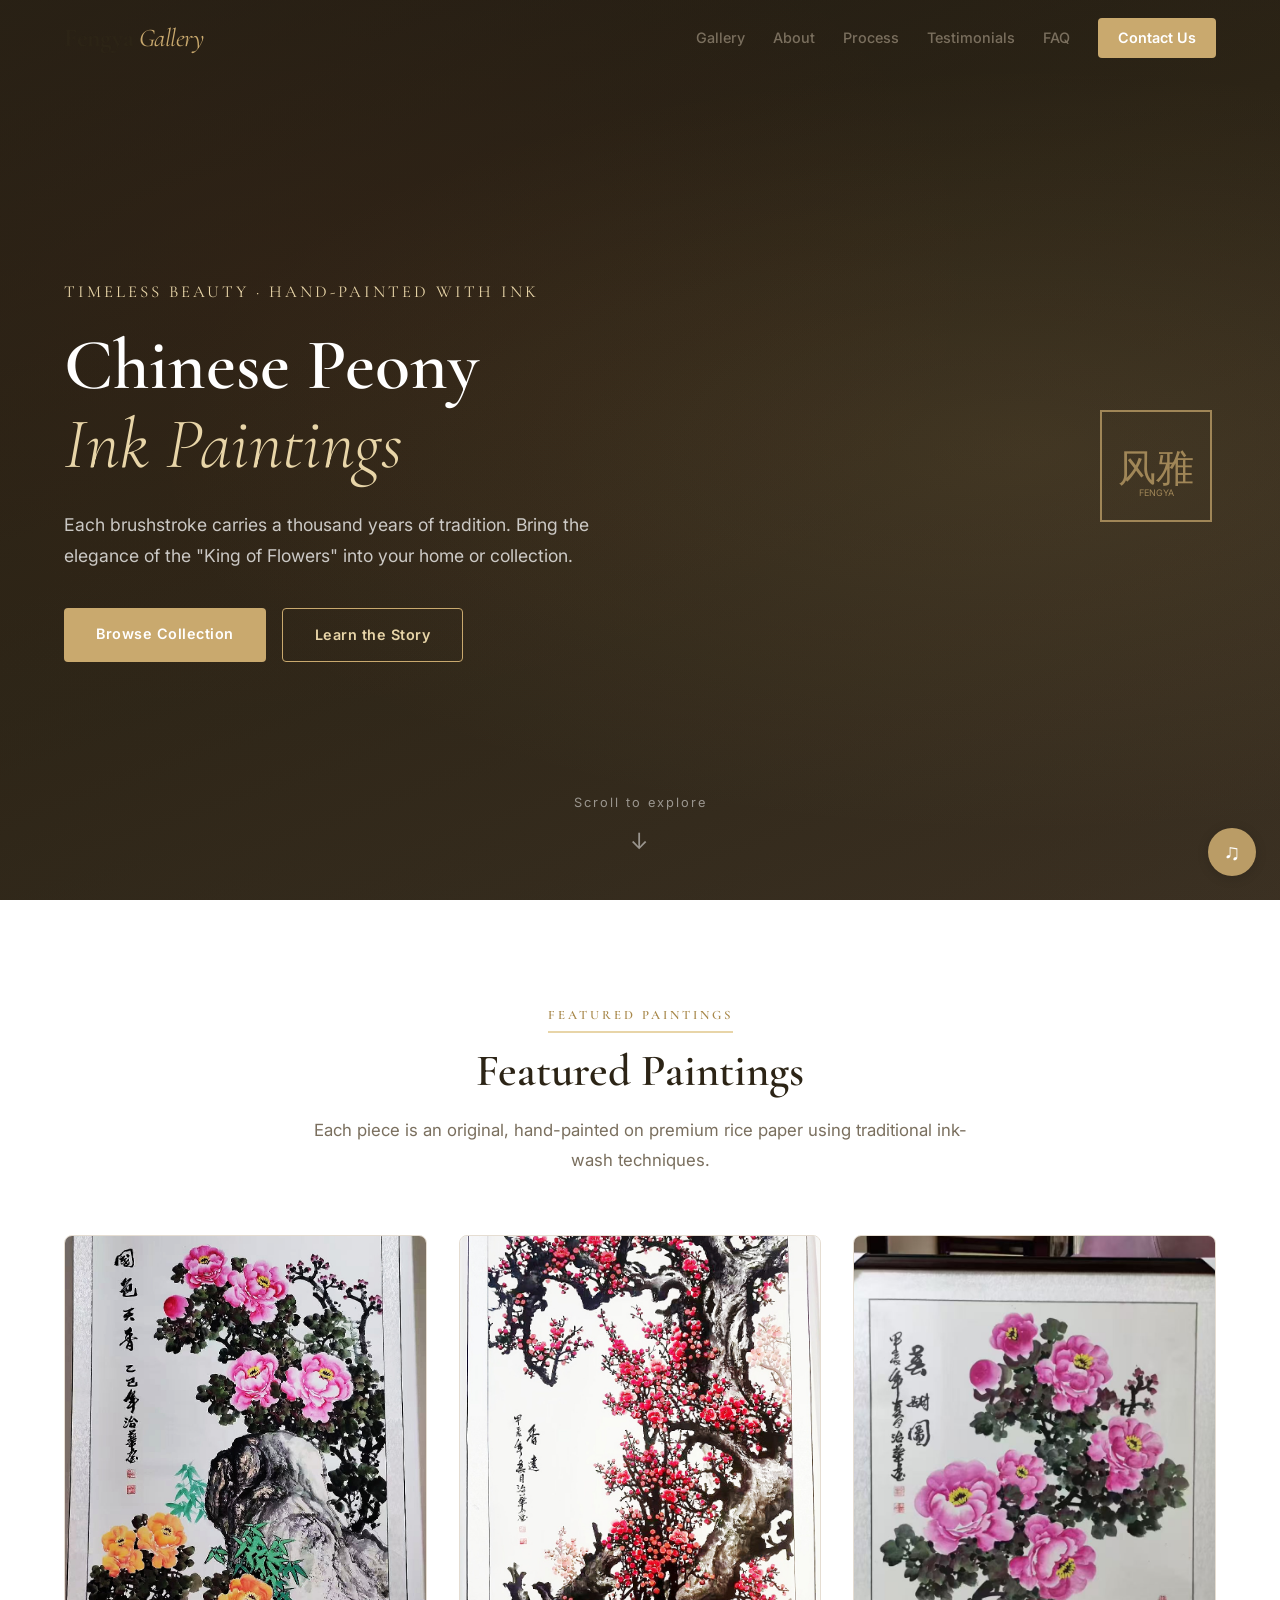
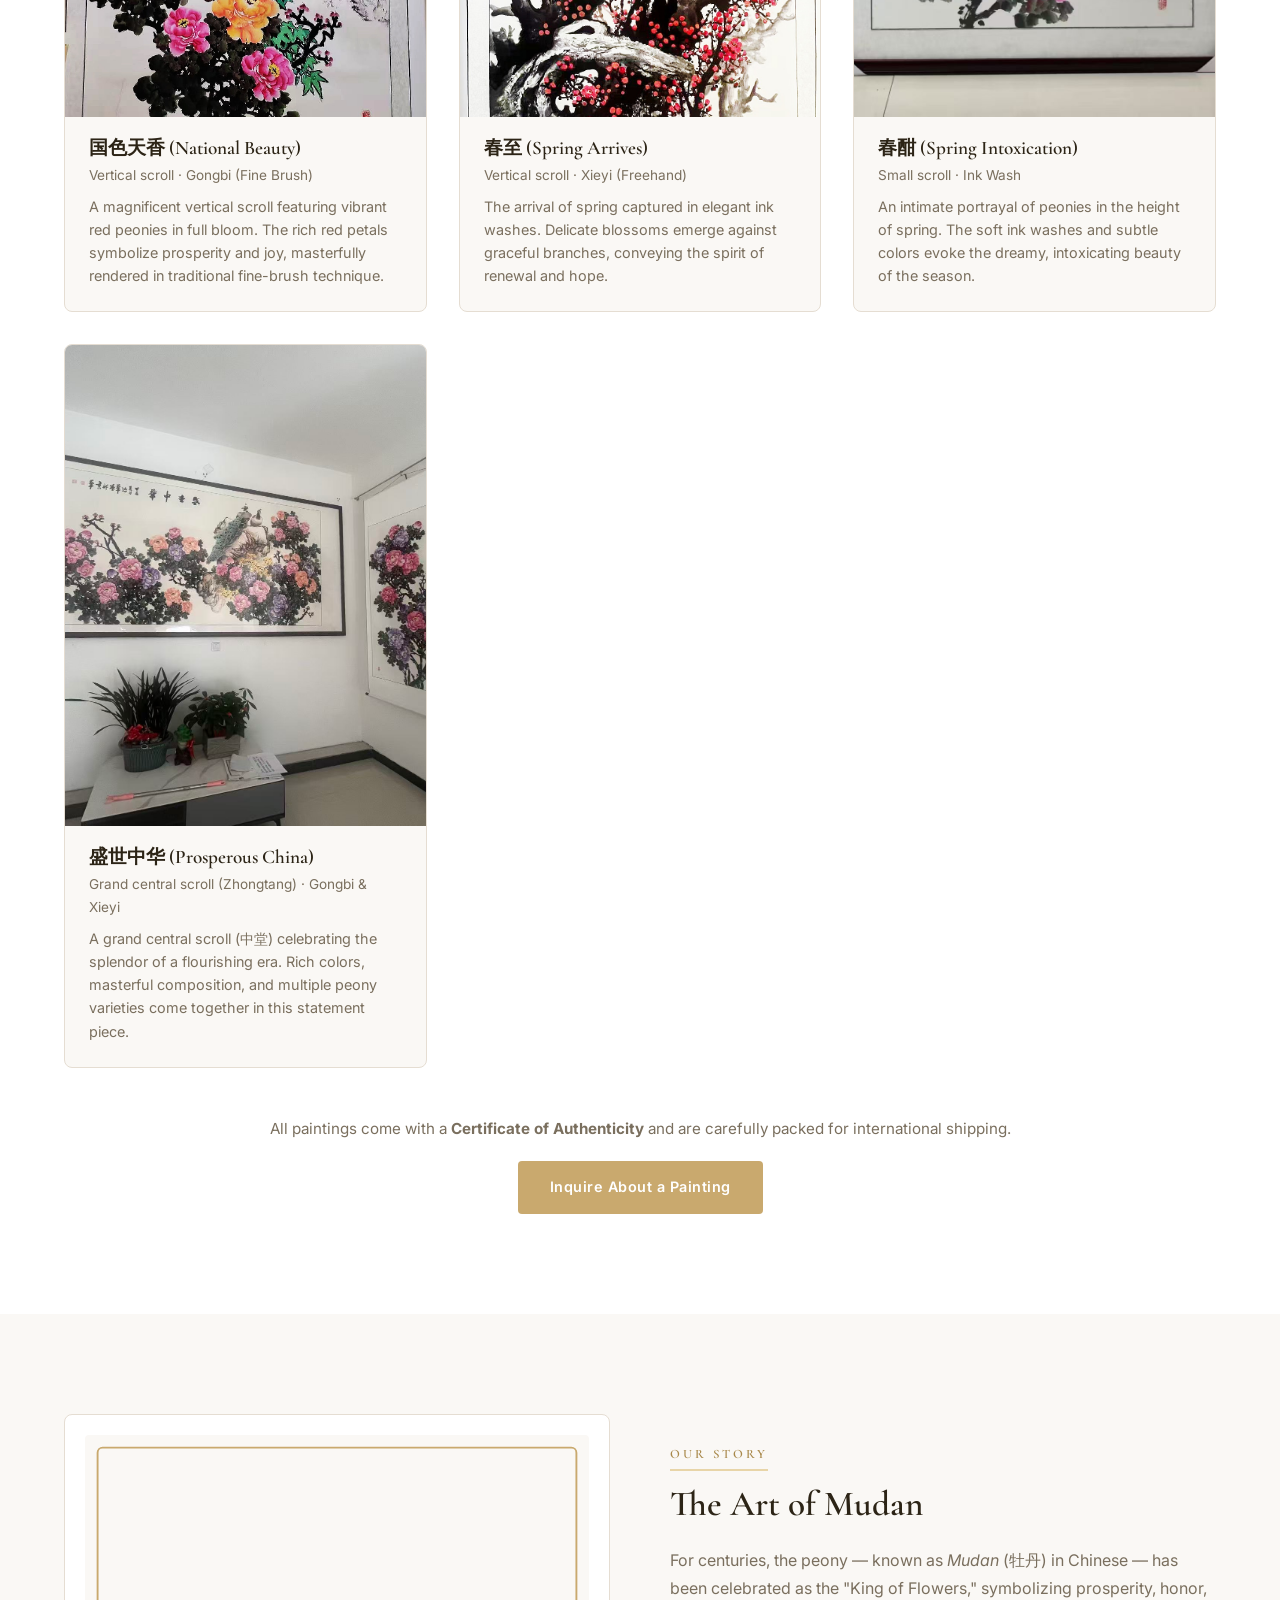
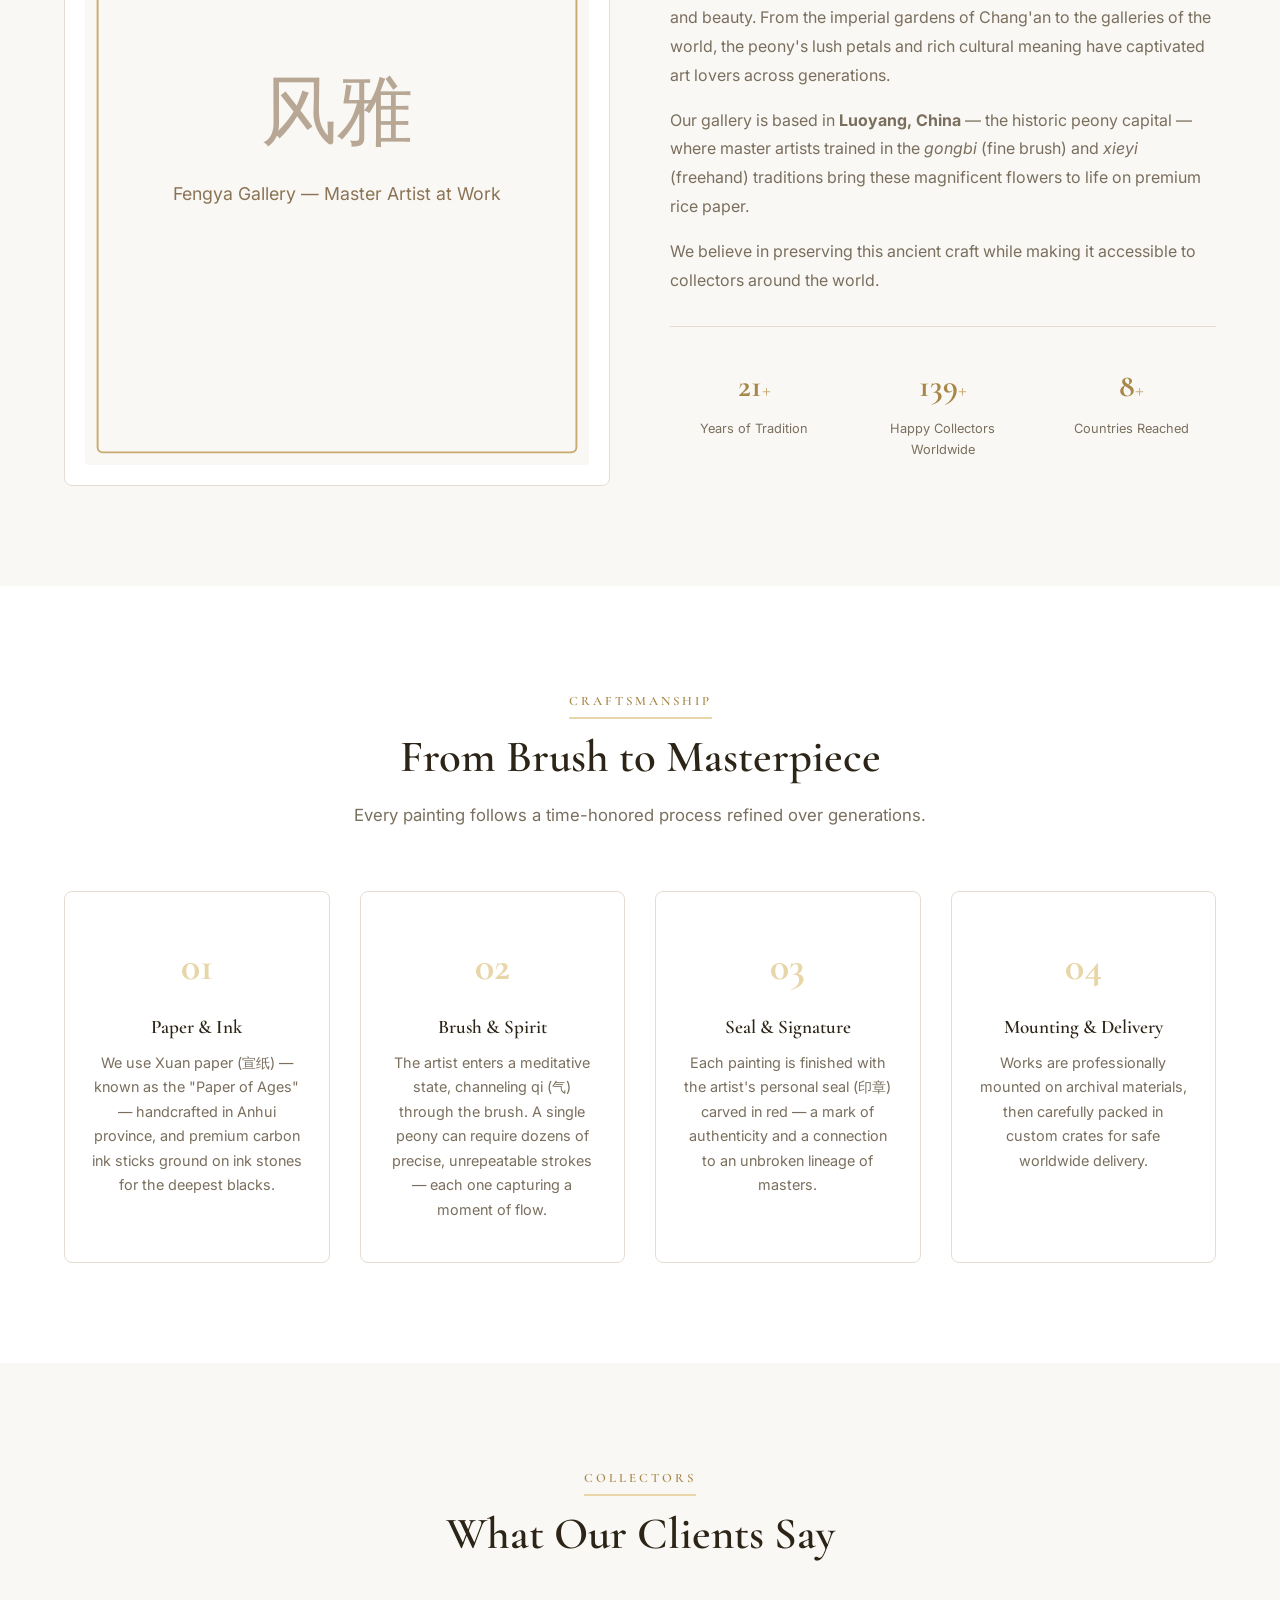
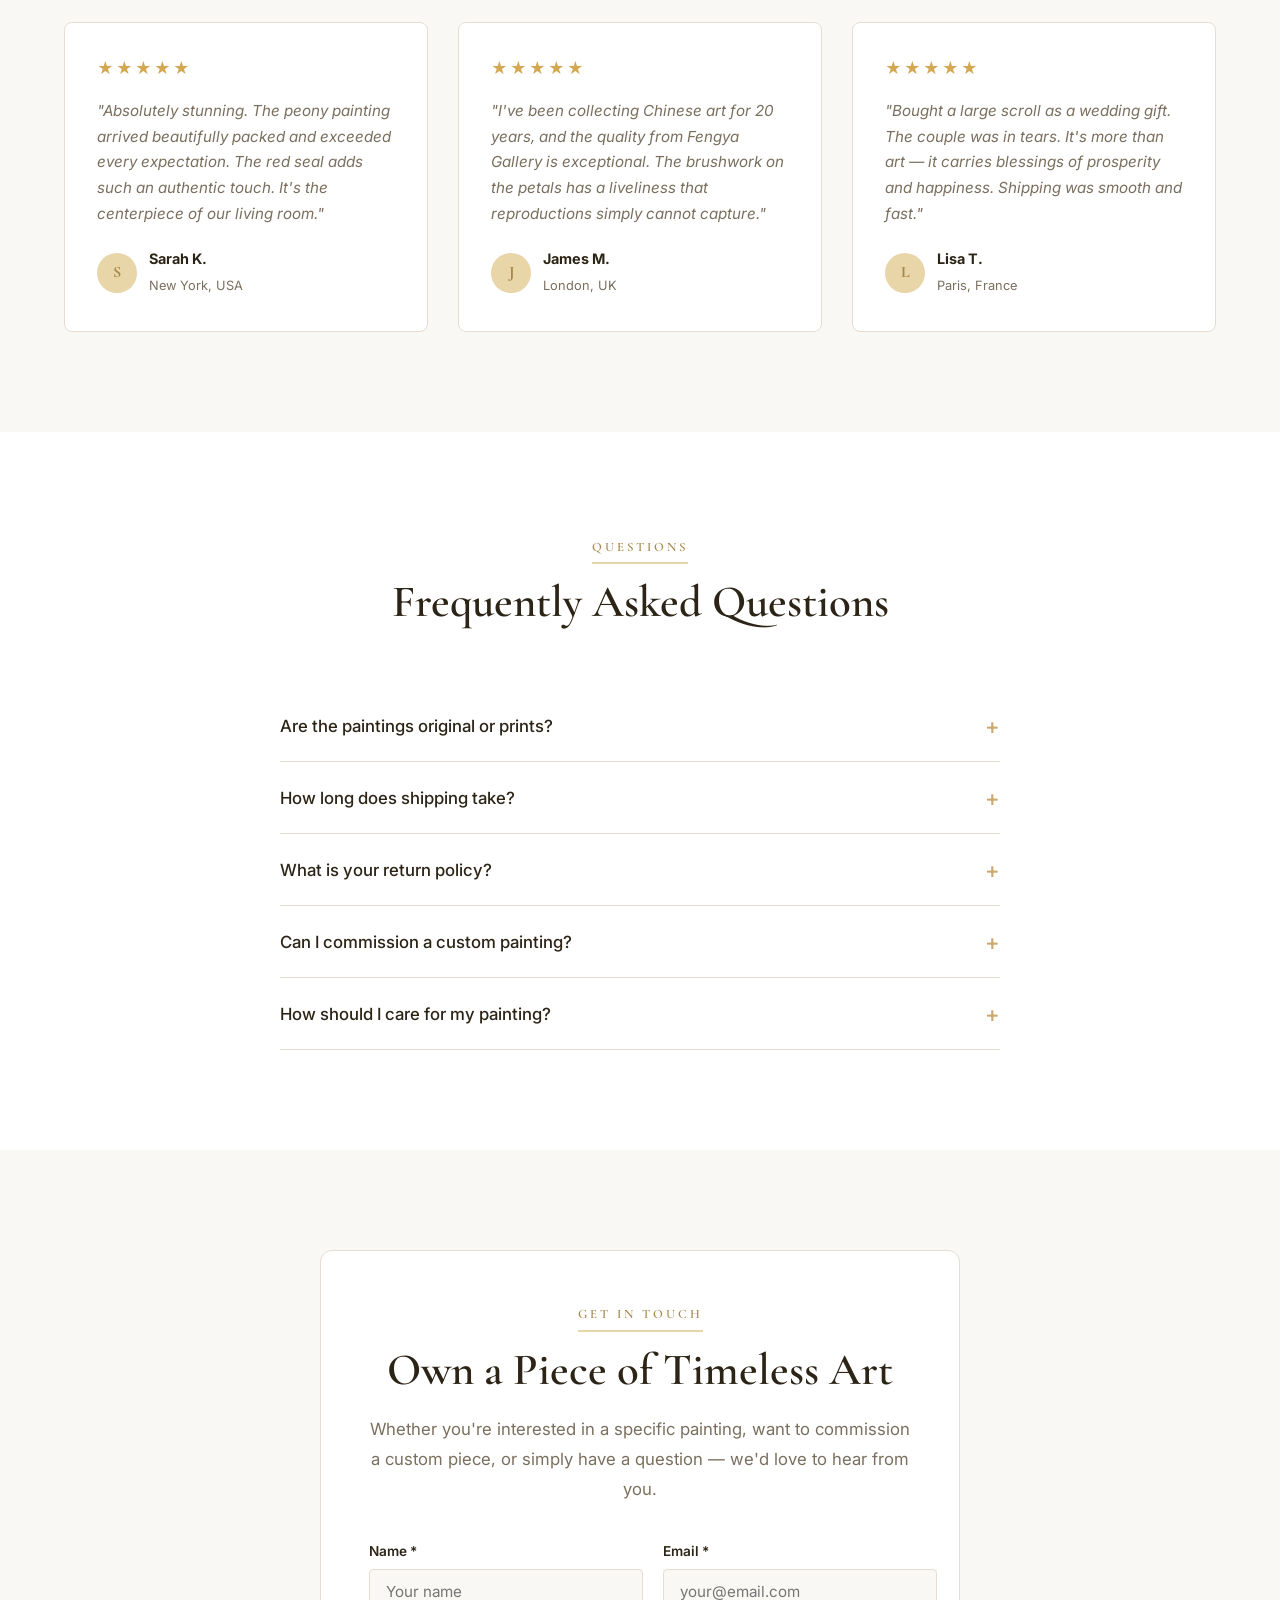
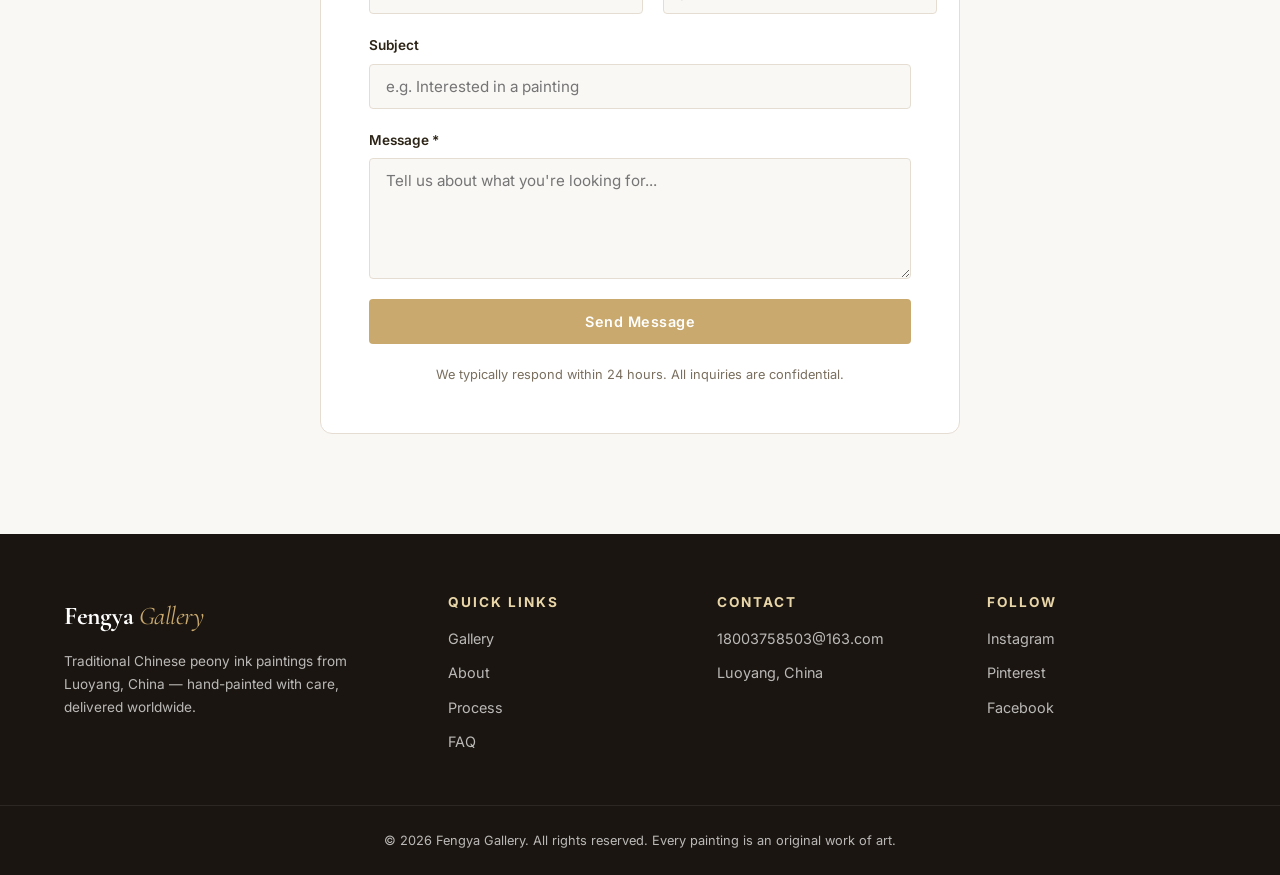
==== commit 0bf31052: "auto: trigger redeploy" ====
--- a/index.html
+++ b/index.html
@@ -1,4 +1,4 @@
-<!DOCTYPE html>
+﻿<!DOCTYPE html>
 <html lang="en">
 <head>
     <meta charset="UTF-8">
@@ -369,3 +369,4 @@
 <script src="script.js"></script>
 </body>
 </html>
+
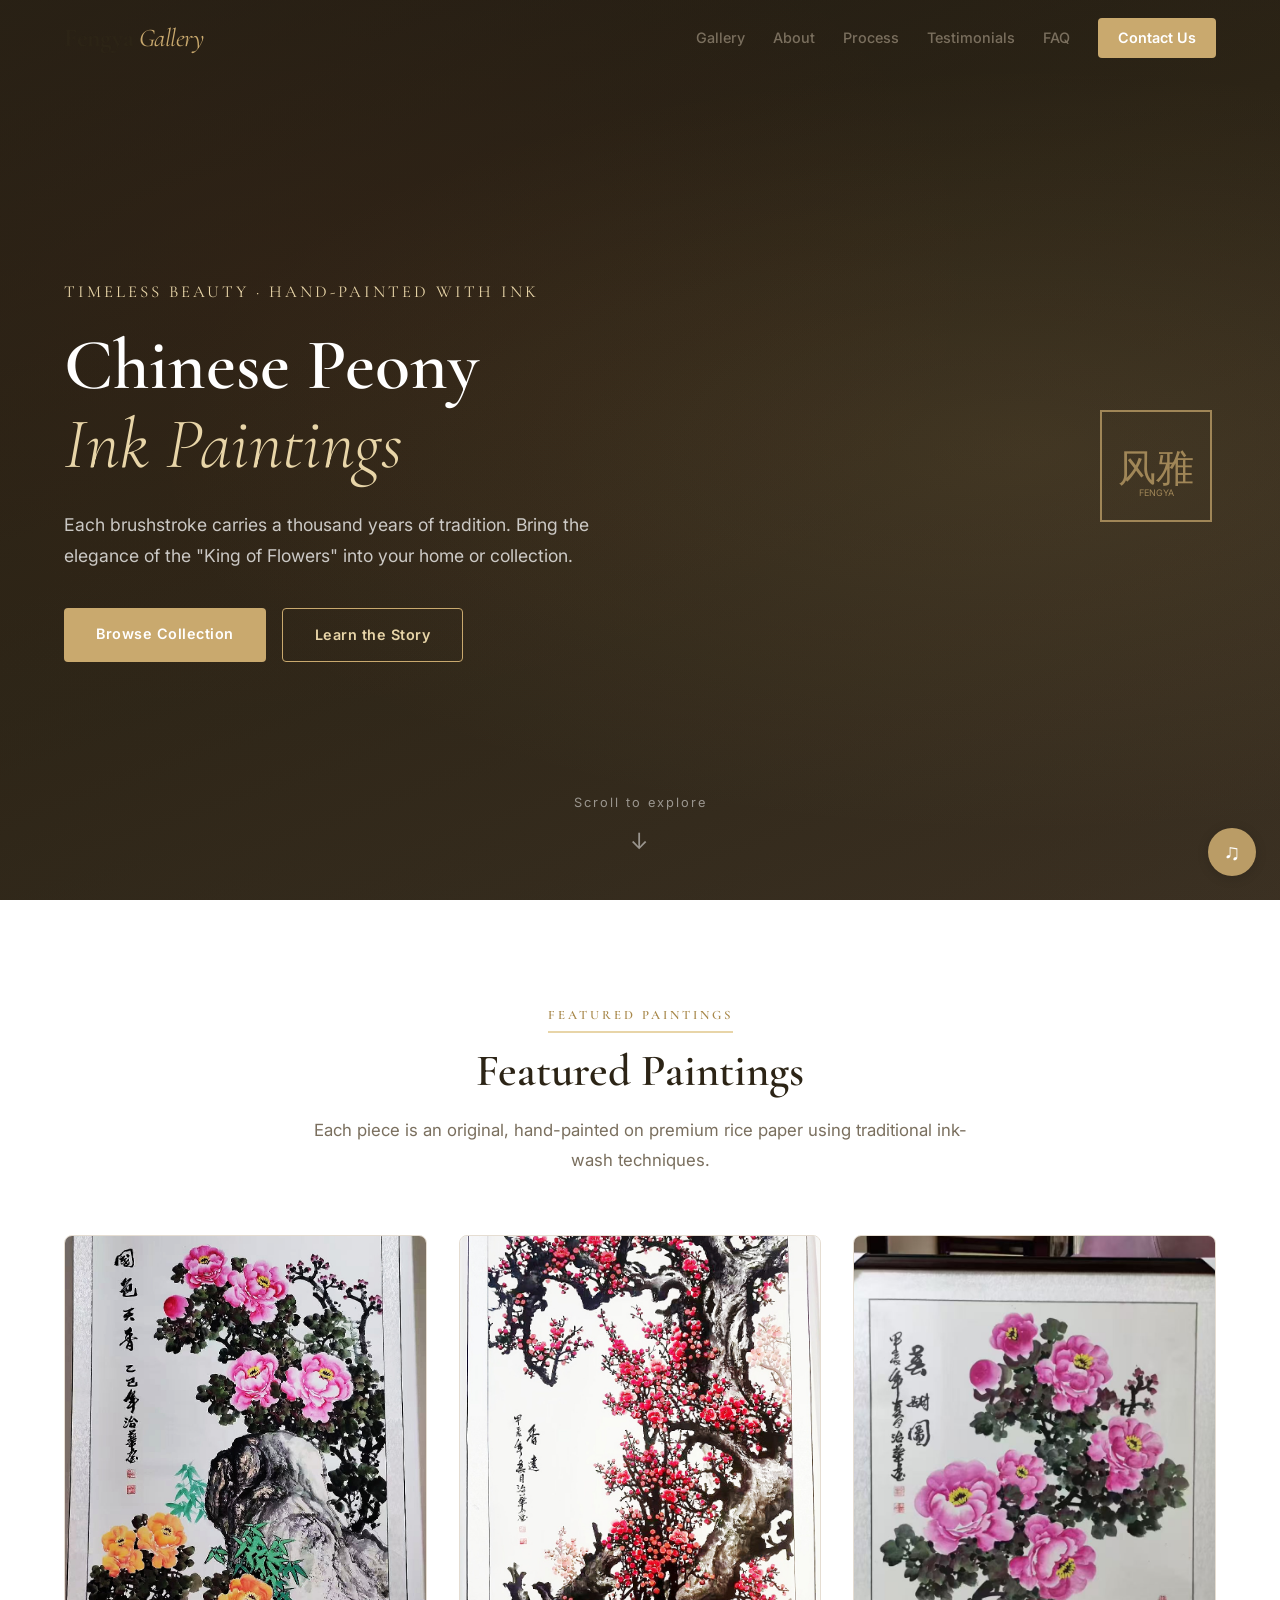
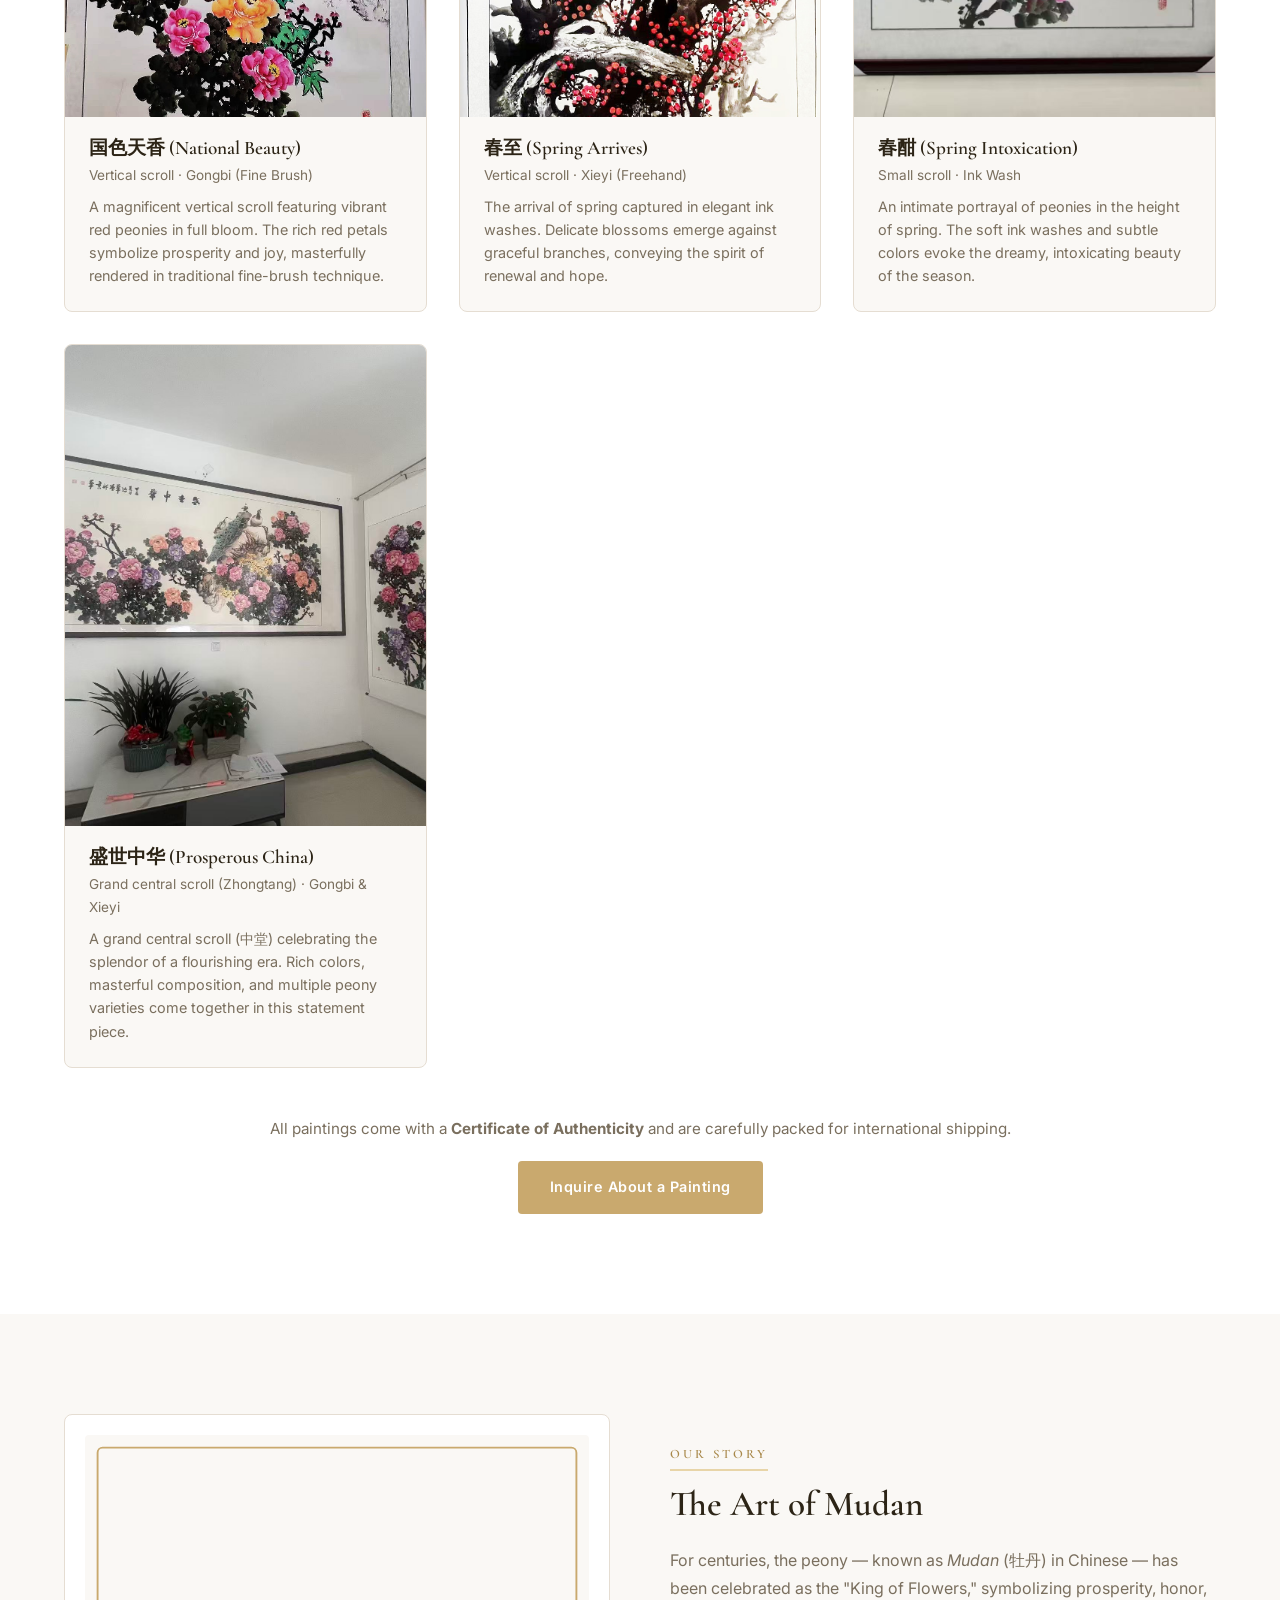
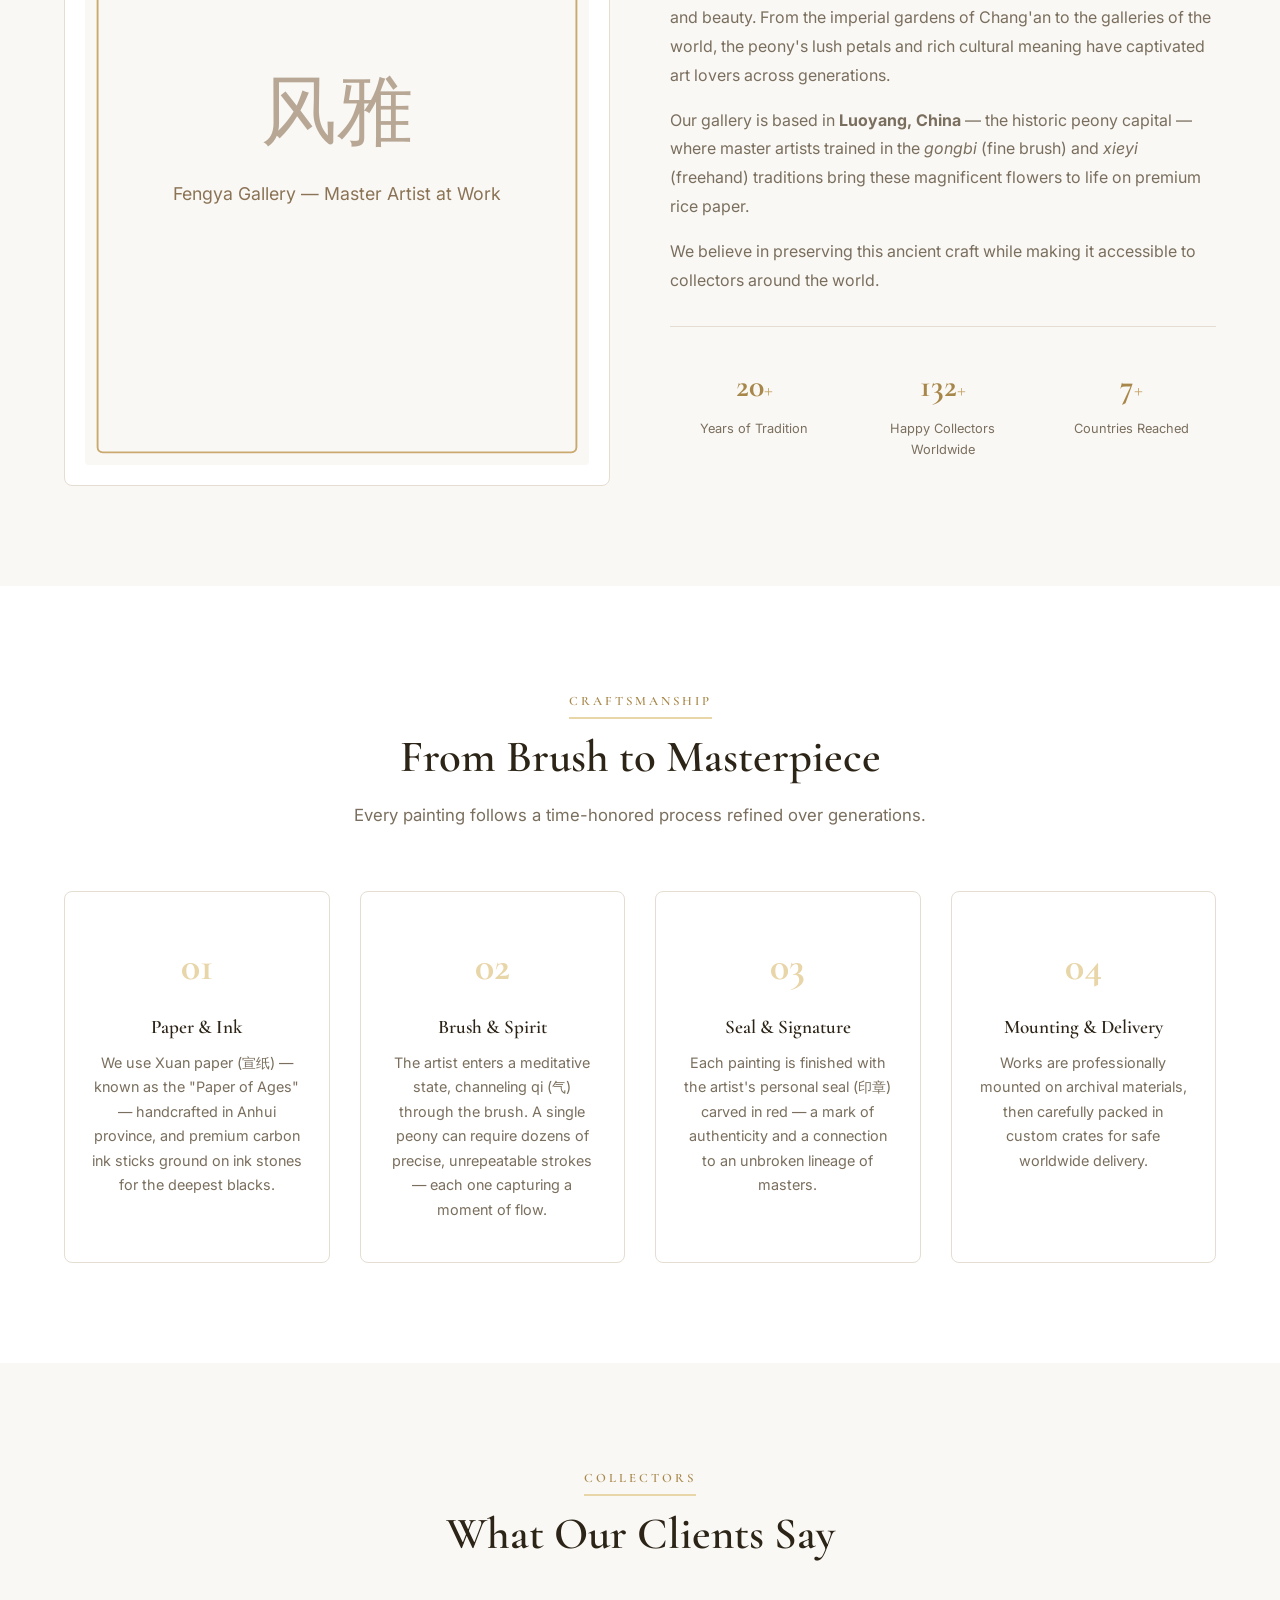
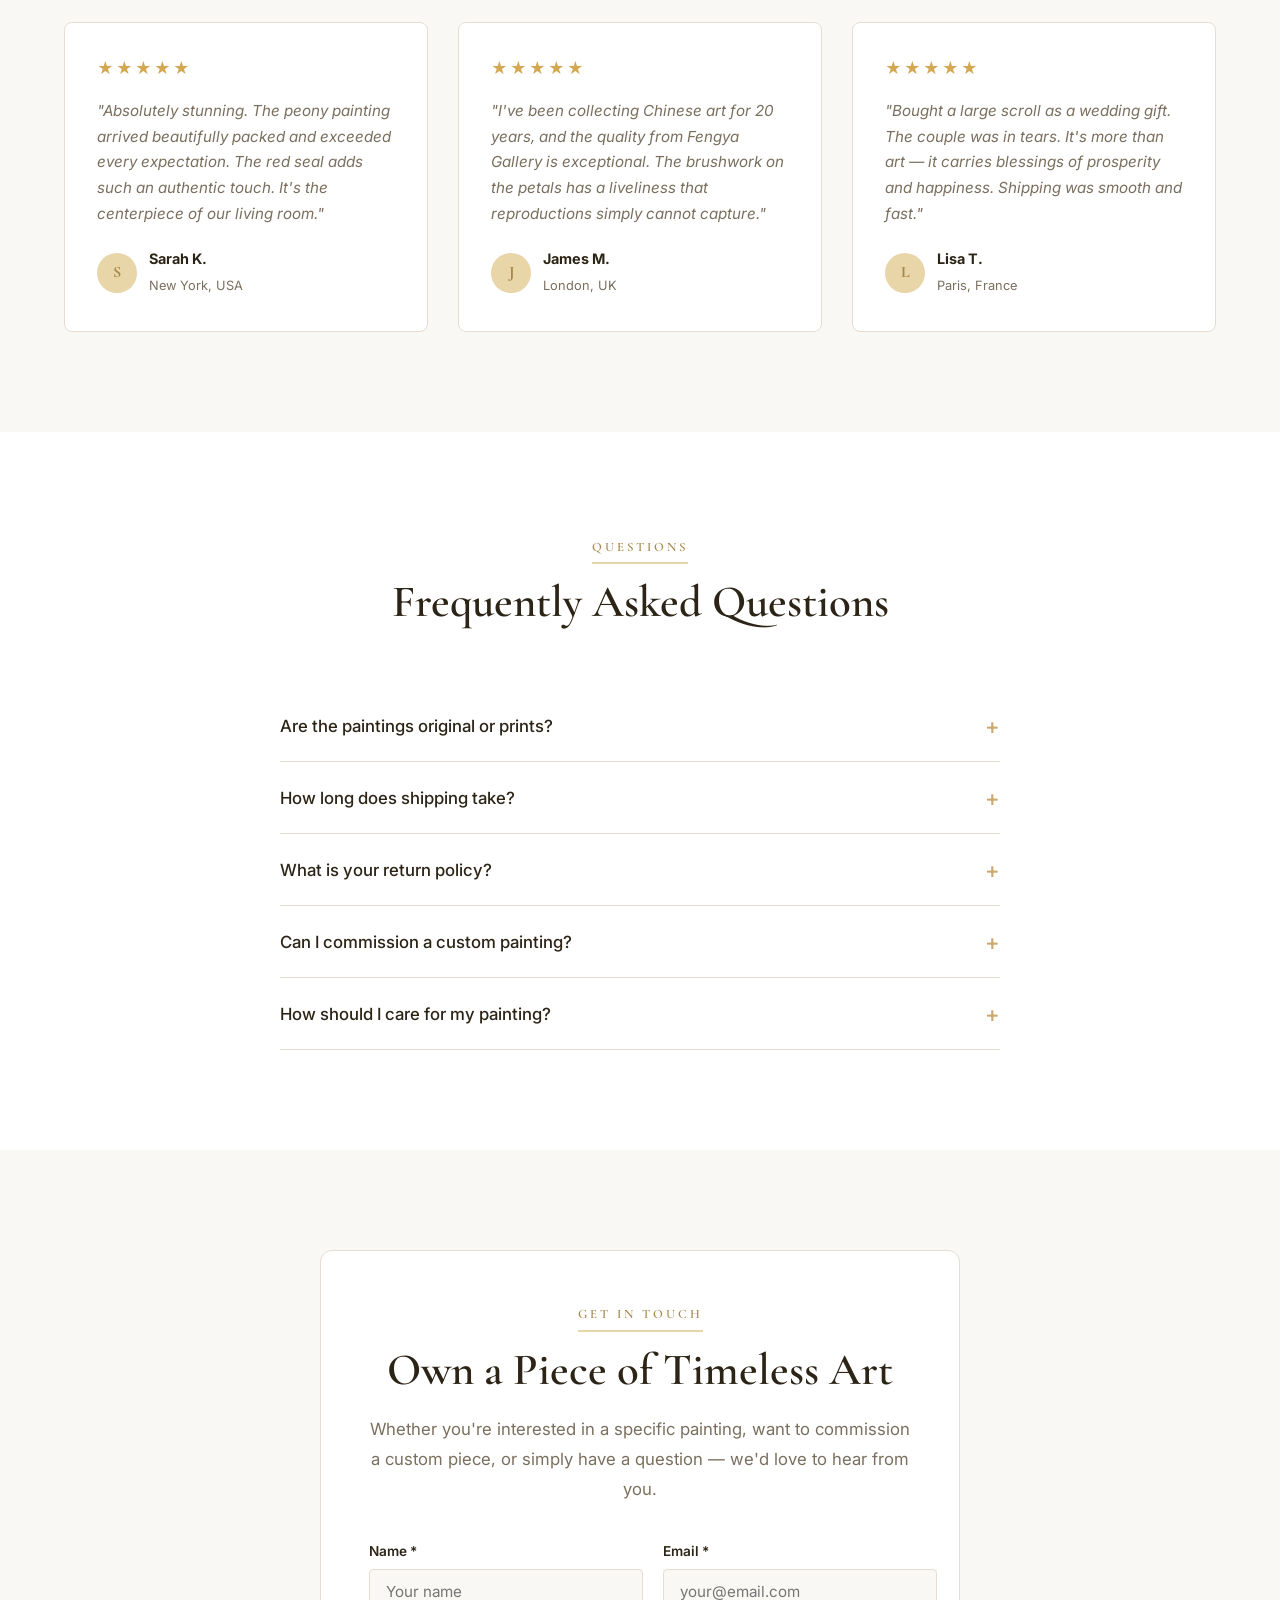
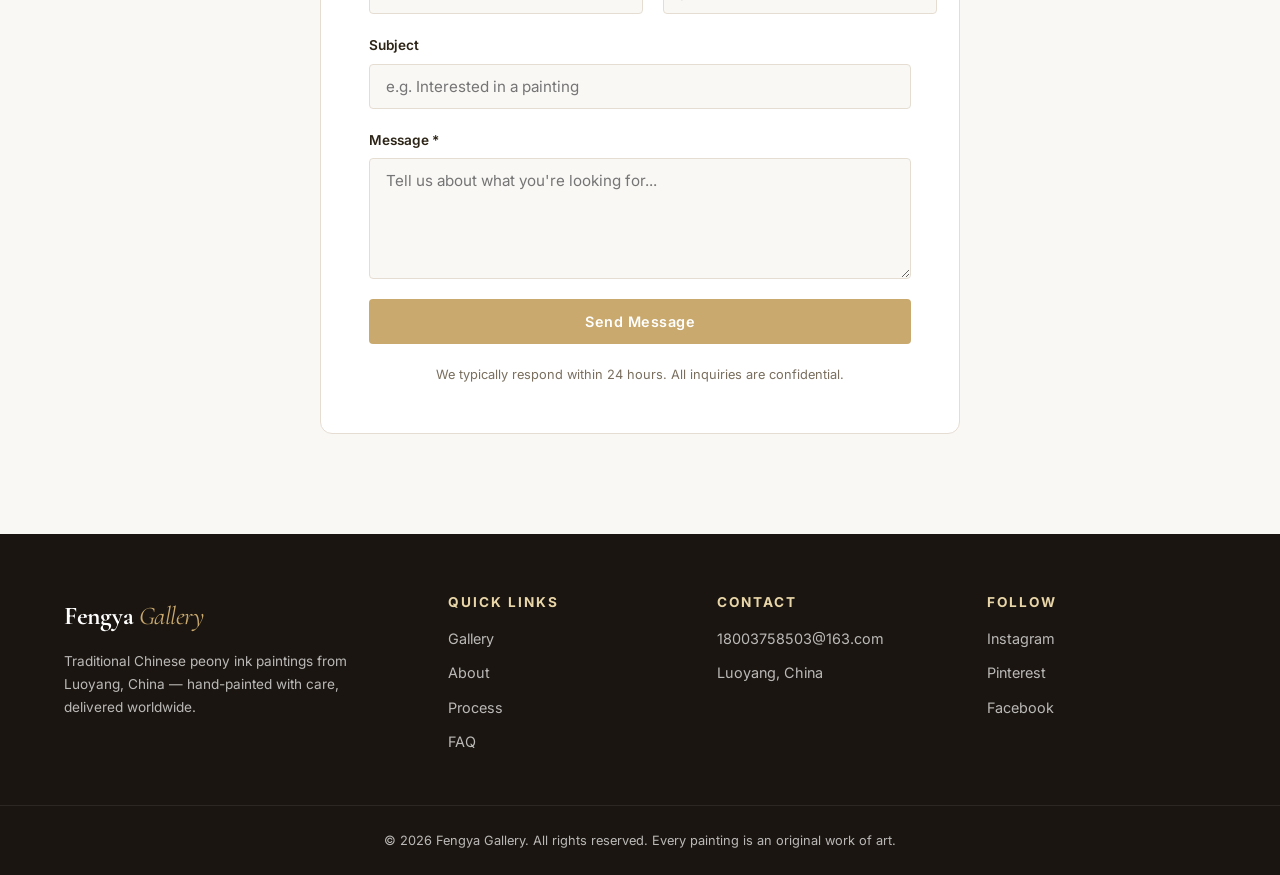
==== commit 357c4535: "auto: add Google meta verification tag" ====
--- a/index.html
+++ b/index.html
@@ -3,6 +3,7 @@
 <head>
     <meta charset="UTF-8">
     <meta name="viewport" content="width=device-width, initial-scale=1.0">
+    <meta name="google-site-verification" content="4osk8AMZT9Mx4Fku19LOv7WdTRTShOhKsAQdqybMMkA" />
     <title>Fengya Gallery | Traditional Chinese Peony Paintings – Handcrafted Ink Art</title>
     <meta name="description" content="Discover exquisite hand-painted Chinese peony (Mudan) ink paintings from Fengya Gallery. Each piece embodies centuries of tradition—elegance, prosperity & natural beauty. Worldwide shipping.">
     <meta name="keywords" content="Chinese peony painting, Mudan painting, Chinese ink art, traditional Chinese painting, peony flower art, Chinese brush painting, art for sale, oriental art">
@@ -370,3 +371,4 @@
 </body>
 </html>
 
+
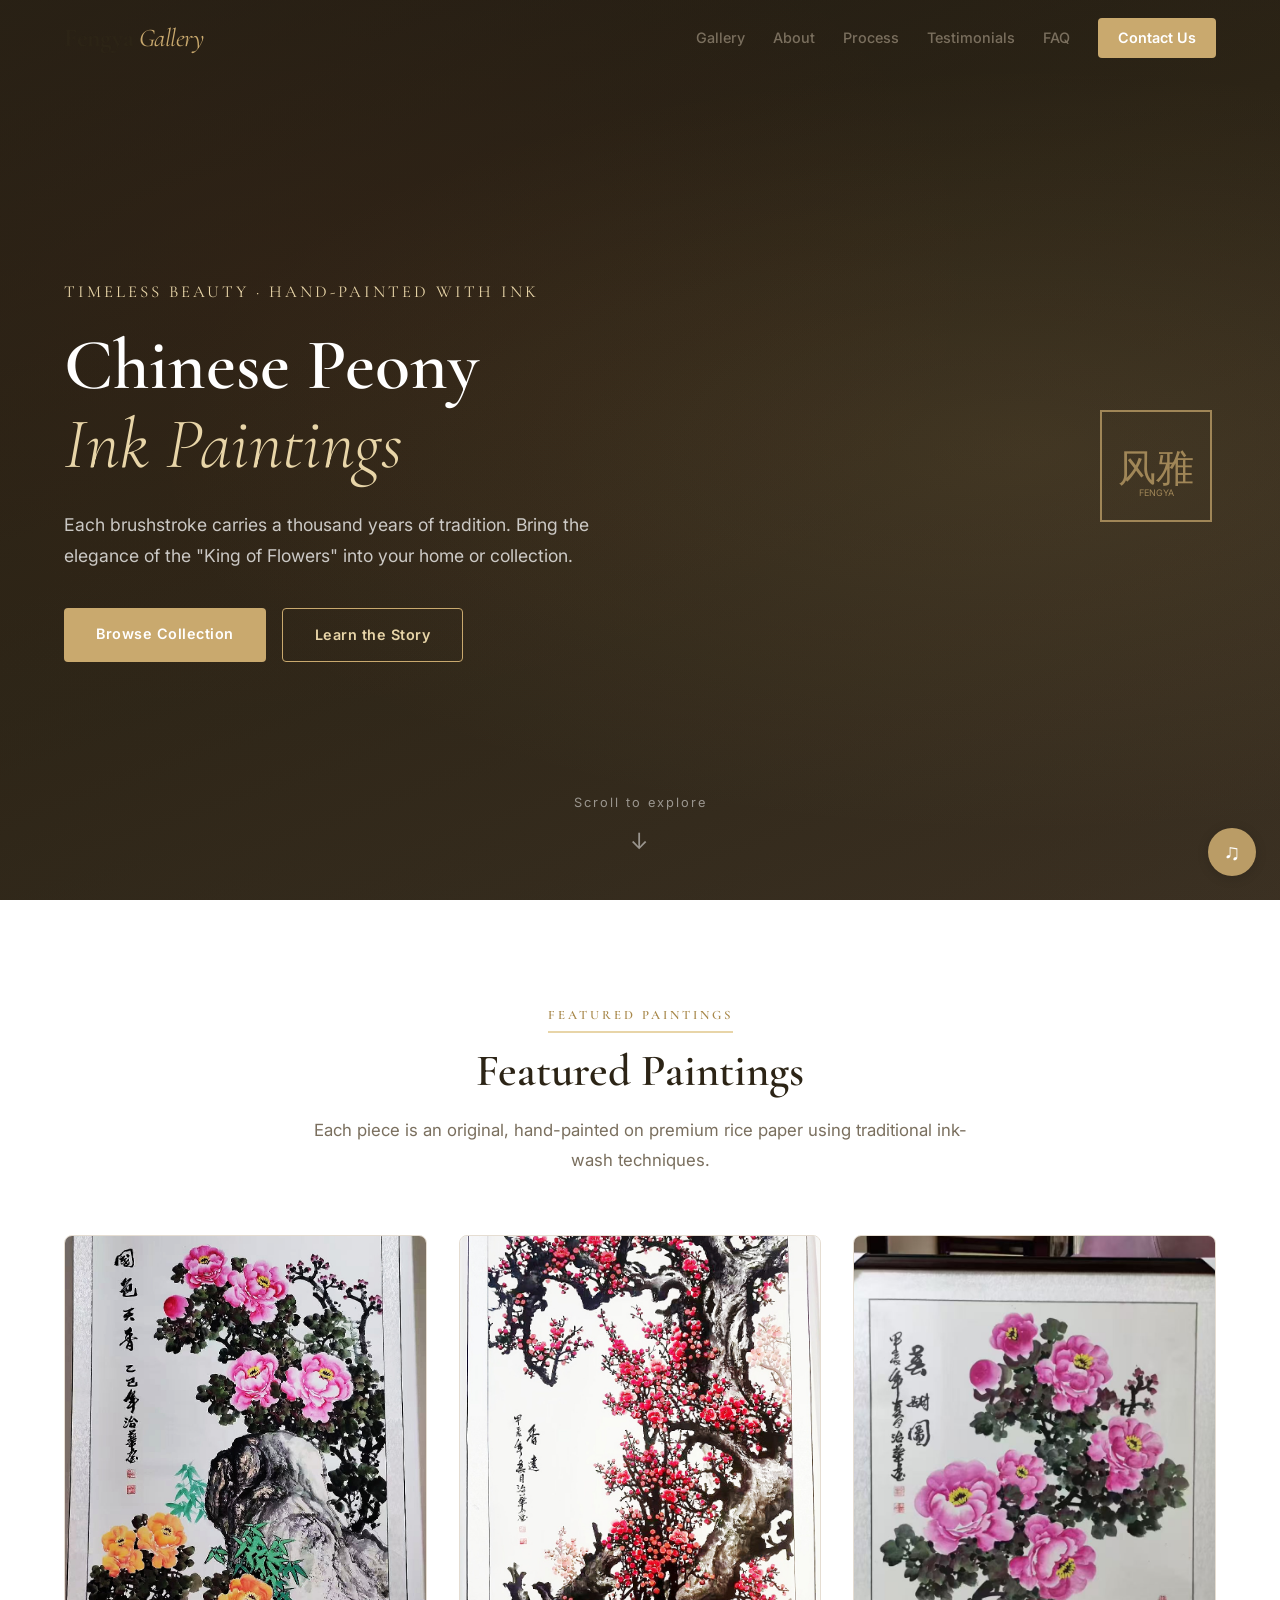
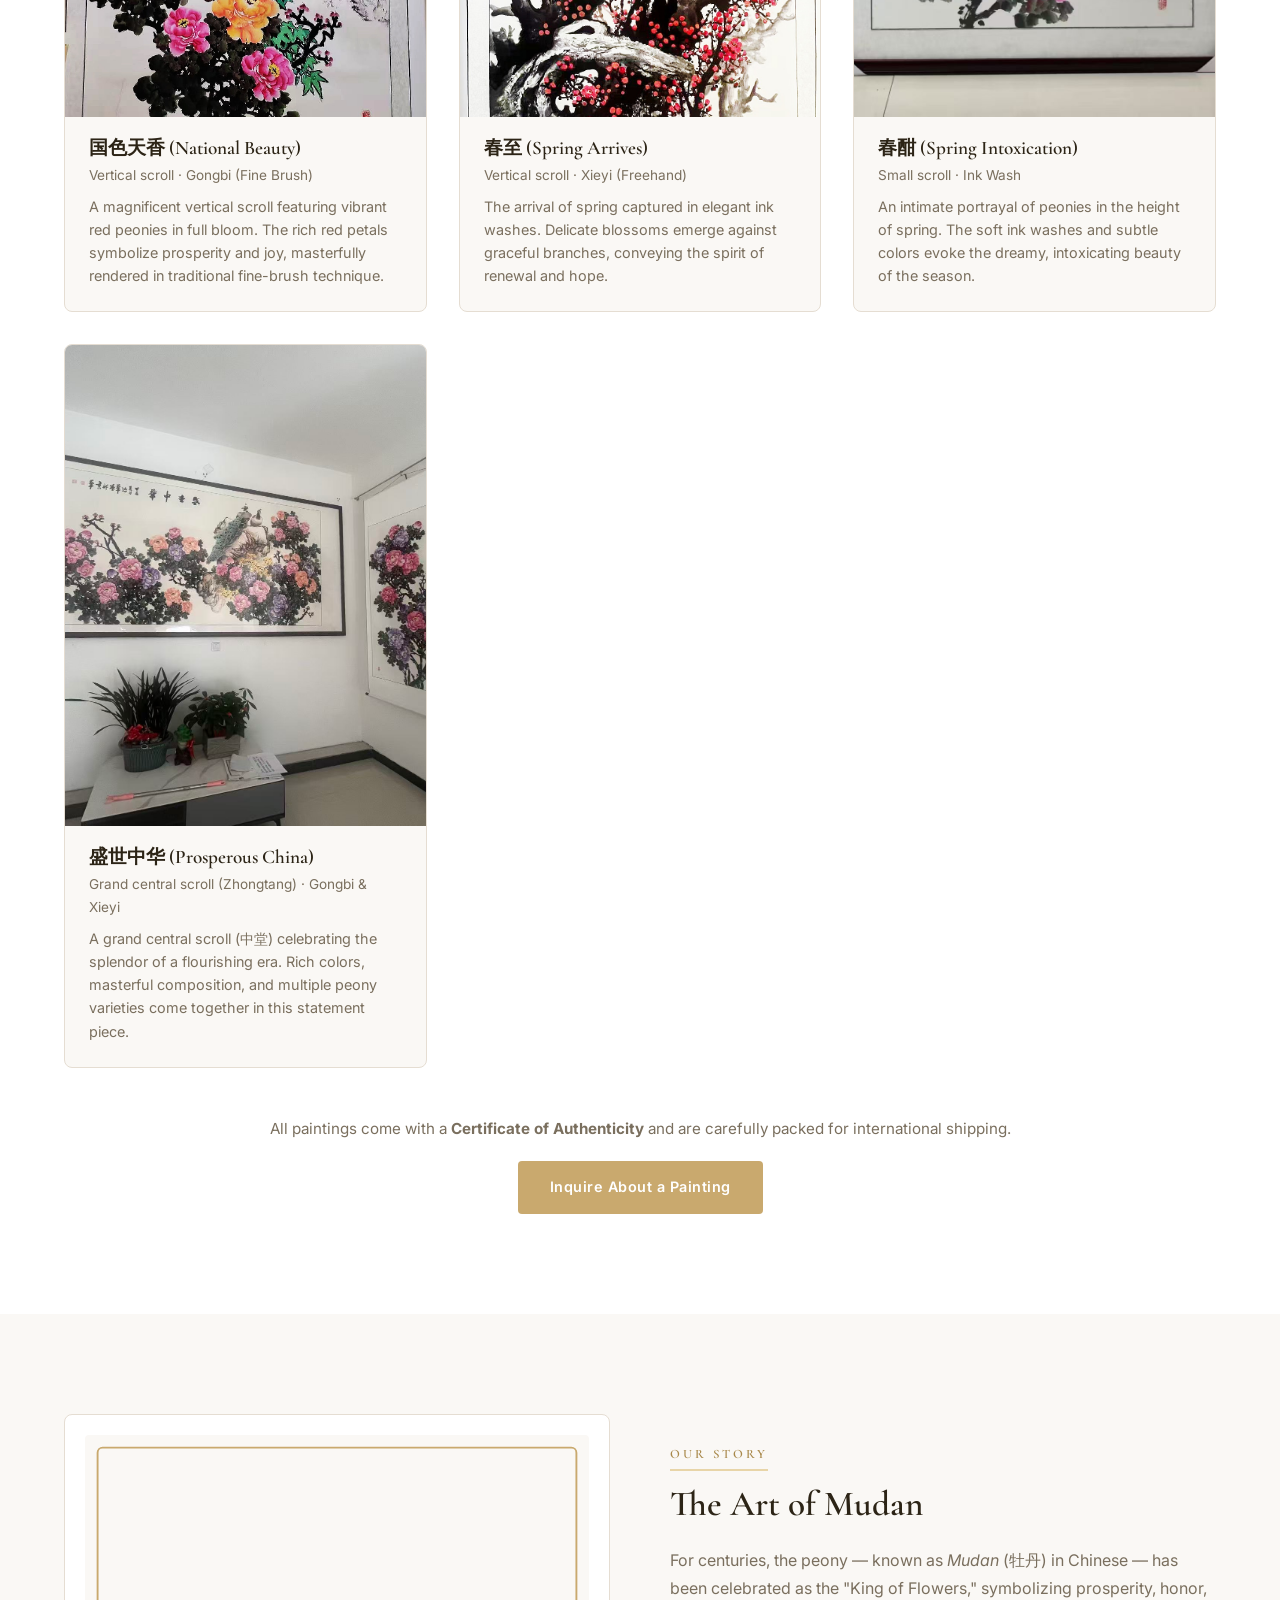
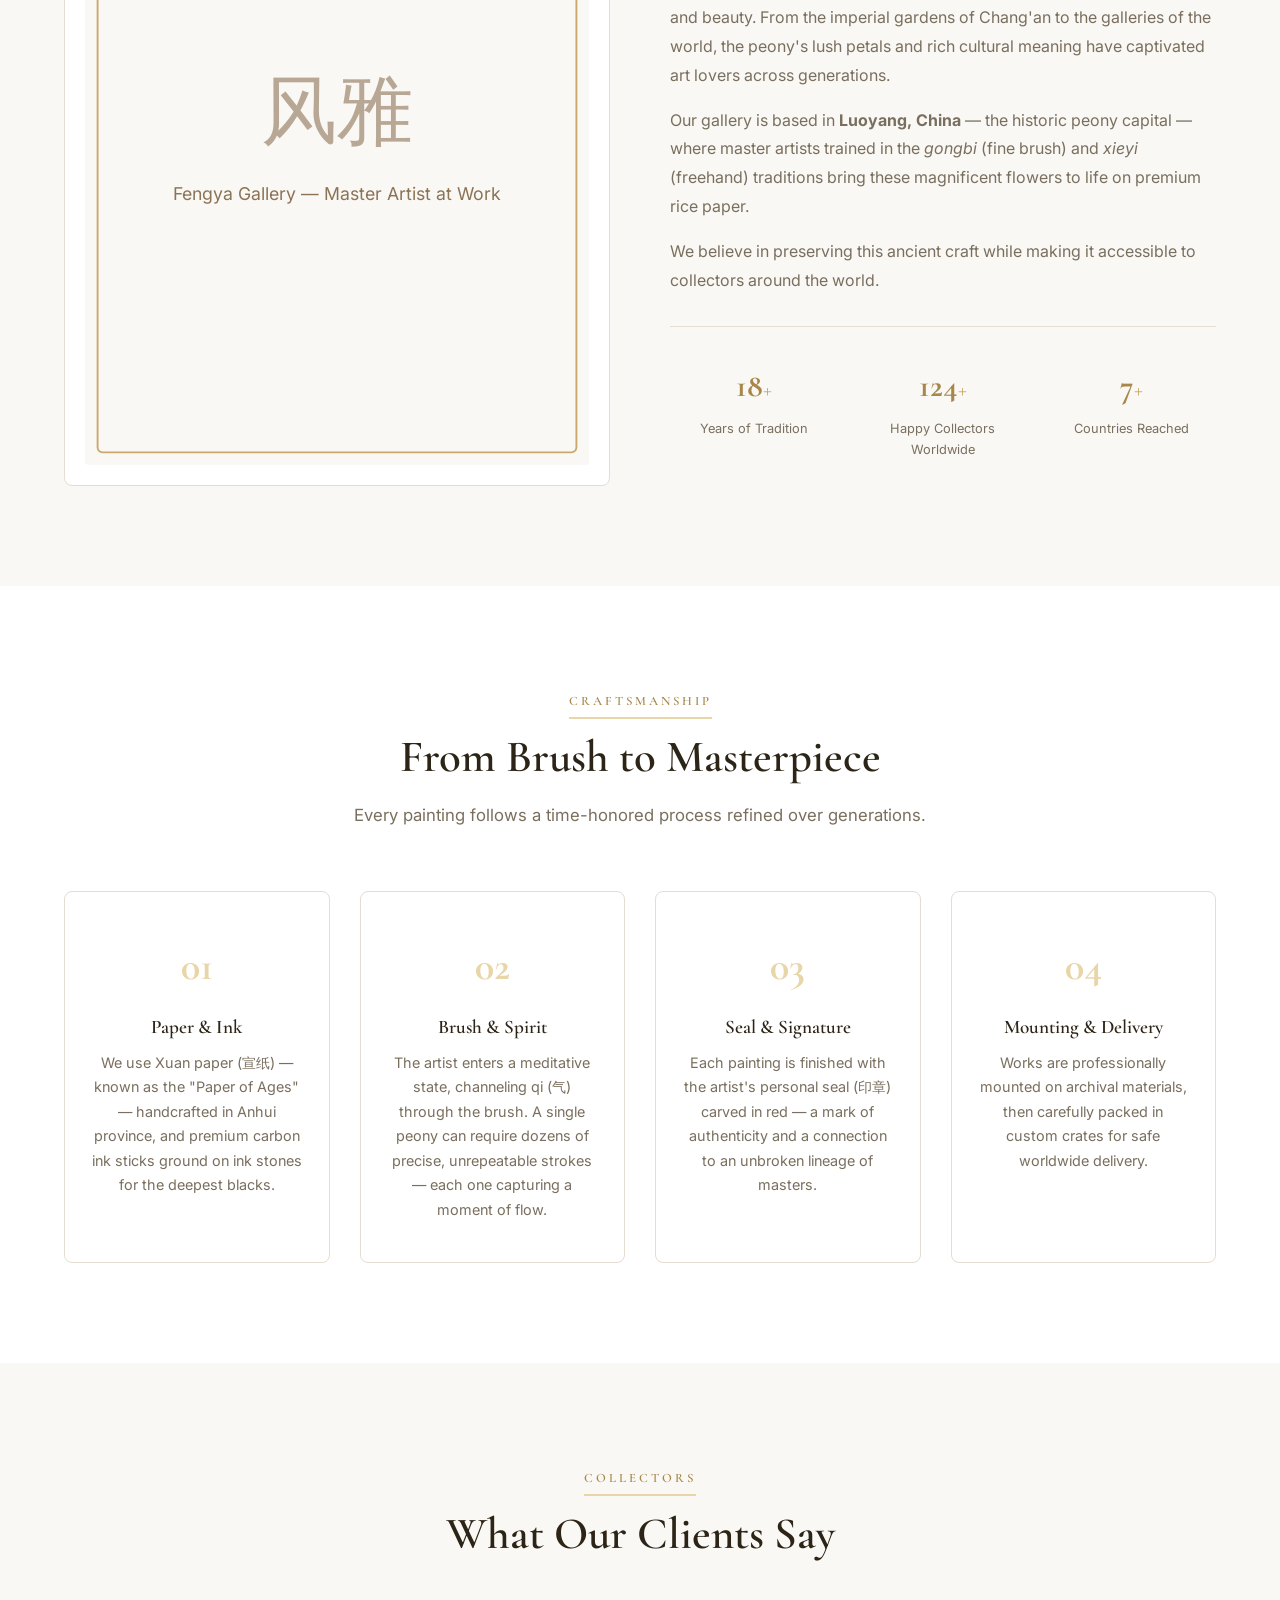
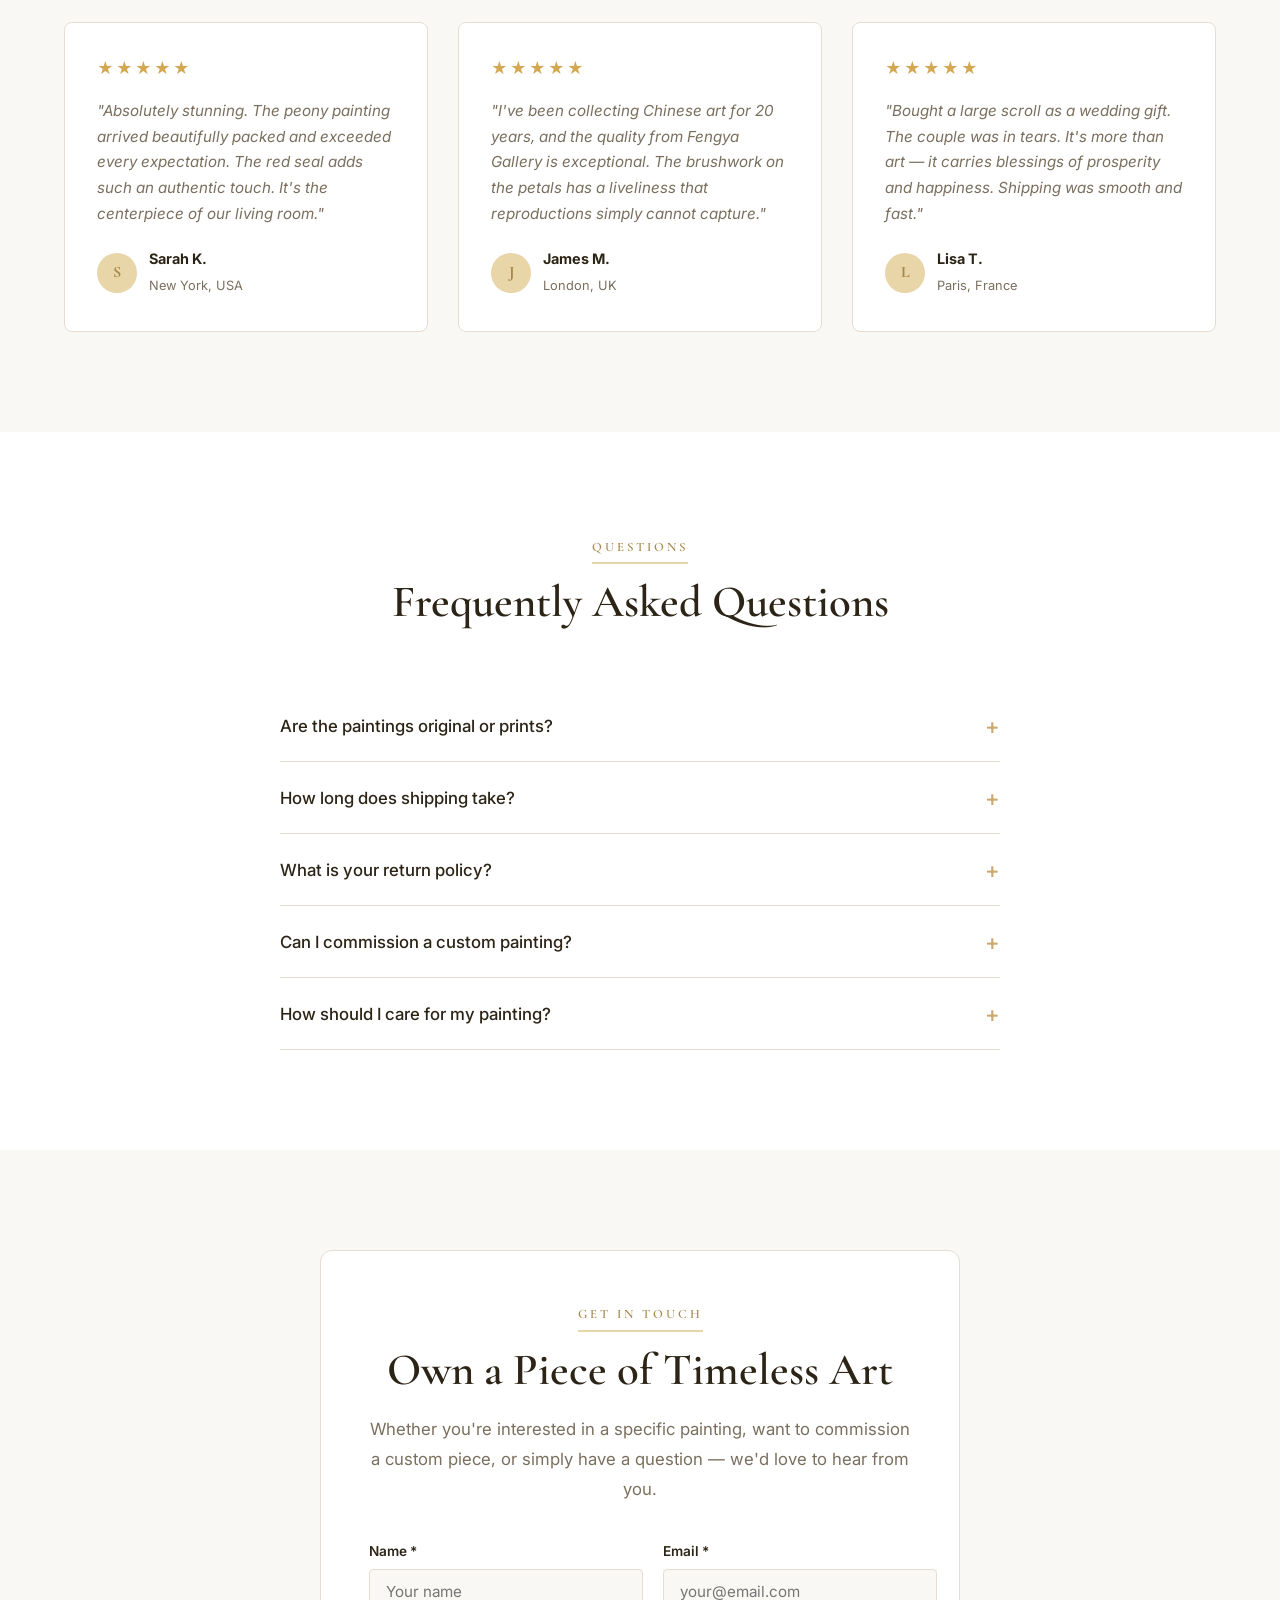
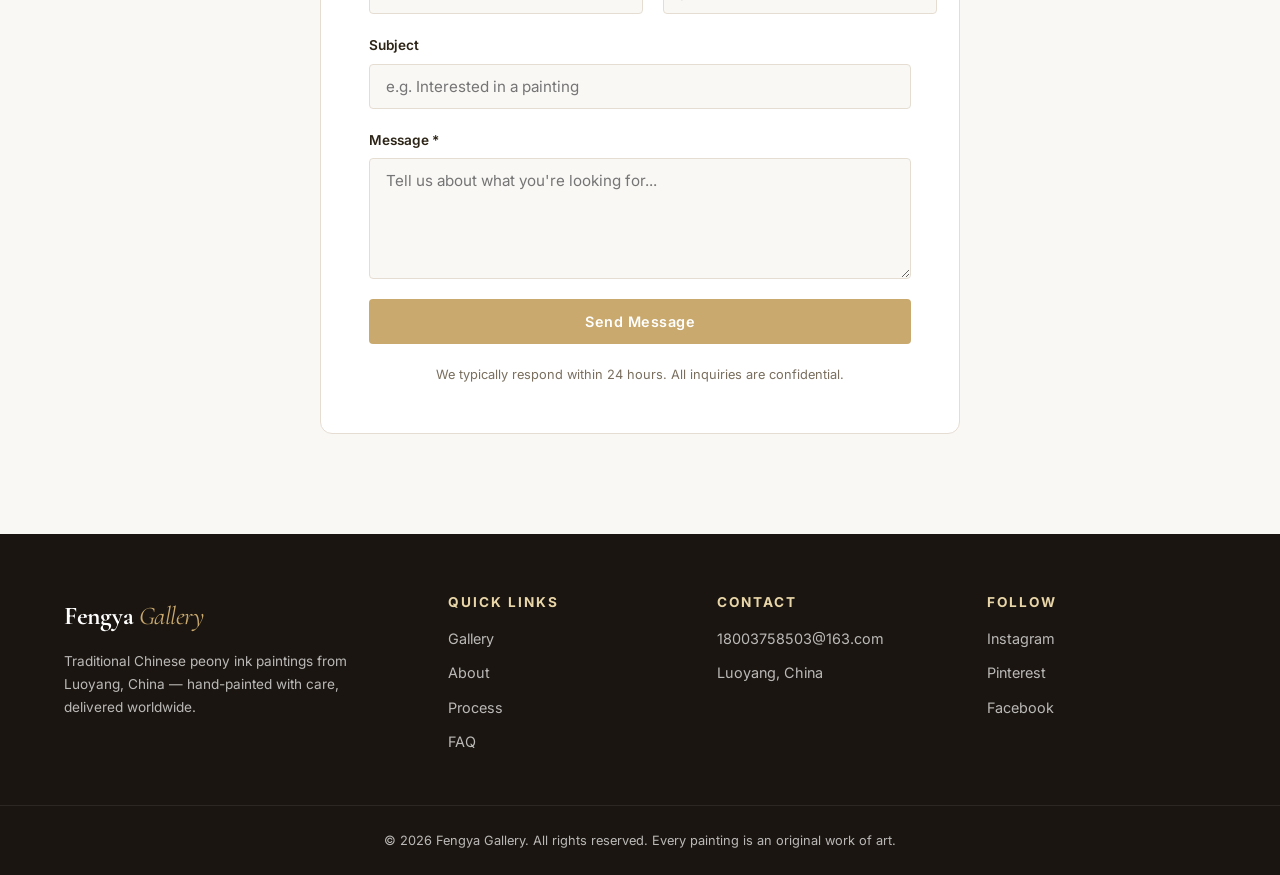
==== commit 3fd396f8: "auto: add Bing meta verification tag" ====
--- a/index.html
+++ b/index.html
@@ -3,6 +3,7 @@
 <head>
     <meta charset="UTF-8">
     <meta name="viewport" content="width=device-width, initial-scale=1.0">
+    <meta name="msvalidate.01" content="DC5D53B43E6427EDB22EC2CCF7D22E73" />
     <meta name="google-site-verification" content="4osk8AMZT9Mx4Fku19LOv7WdTRTShOhKsAQdqybMMkA" />
     <title>Fengya Gallery | Traditional Chinese Peony Paintings – Handcrafted Ink Art</title>
     <meta name="description" content="Discover exquisite hand-painted Chinese peony (Mudan) ink paintings from Fengya Gallery. Each piece embodies centuries of tradition—elegance, prosperity & natural beauty. Worldwide shipping.">
@@ -372,3 +373,4 @@
 </html>
 
 
+
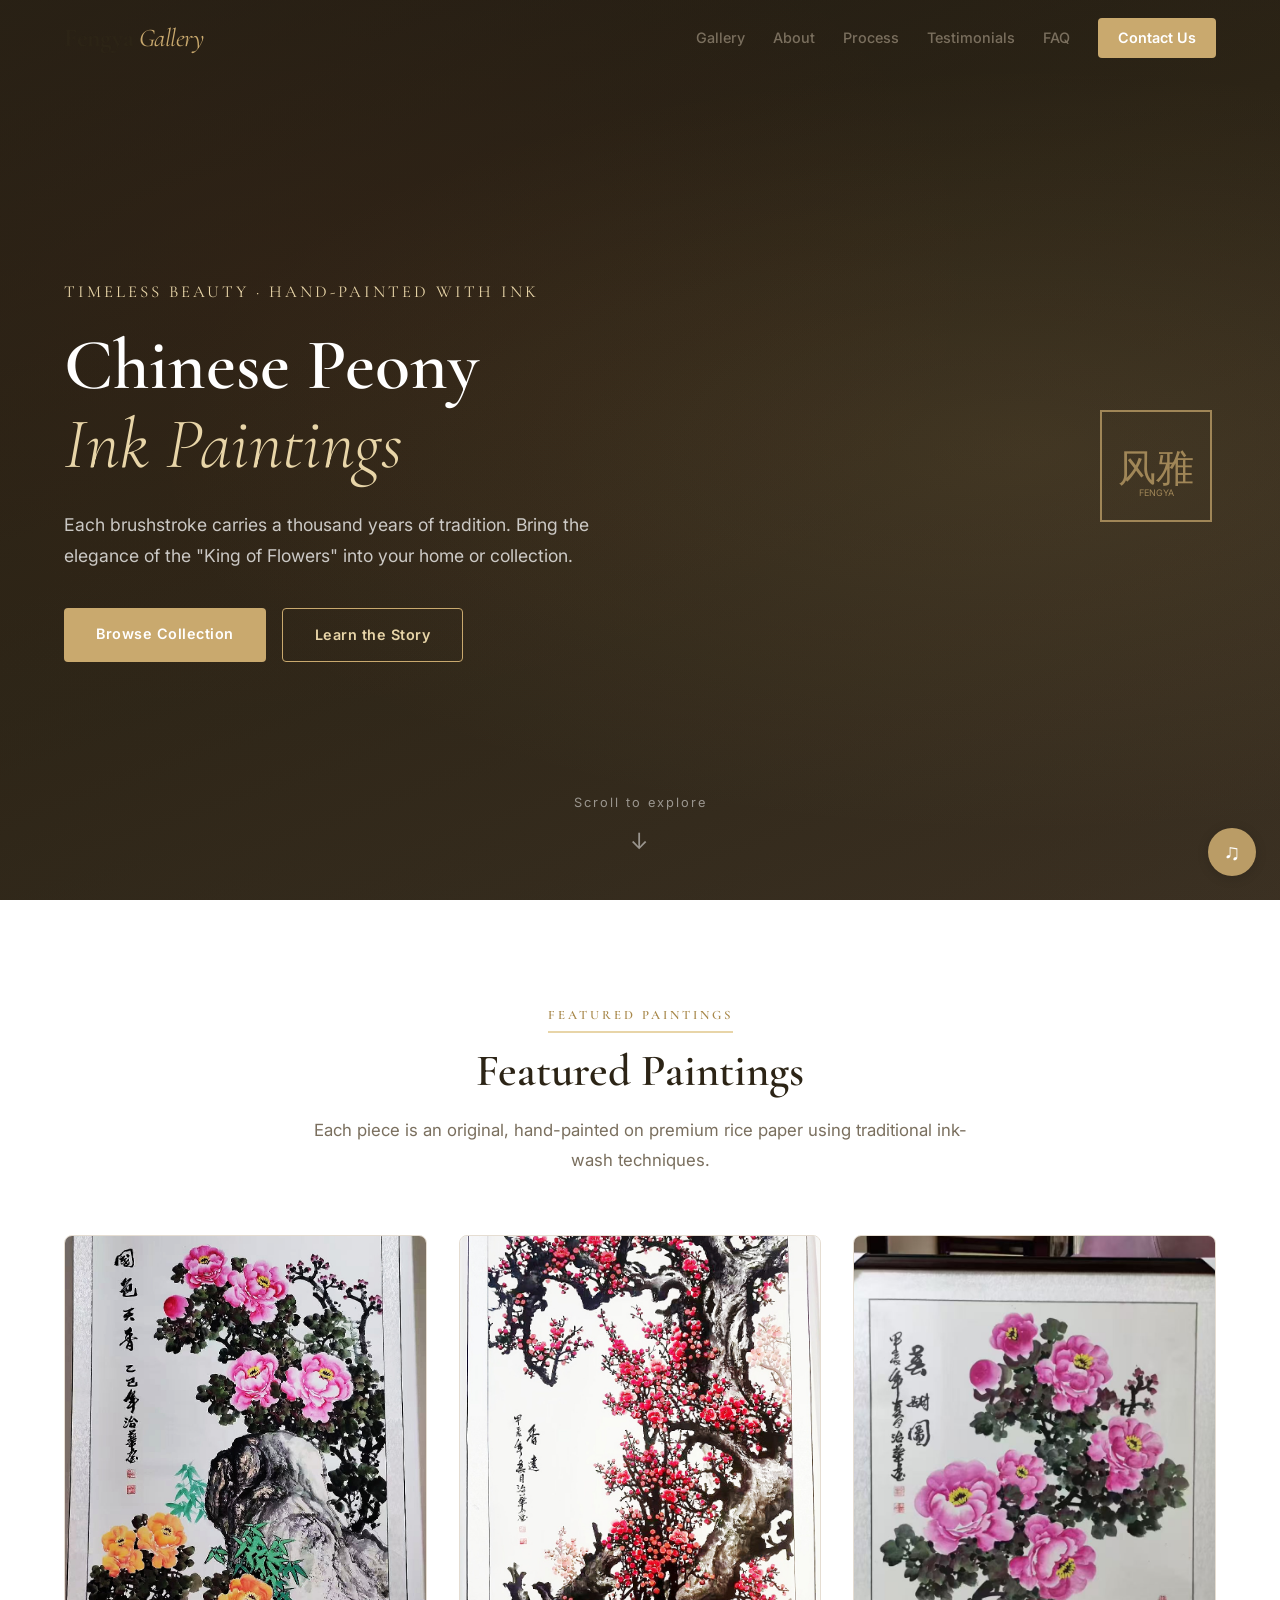
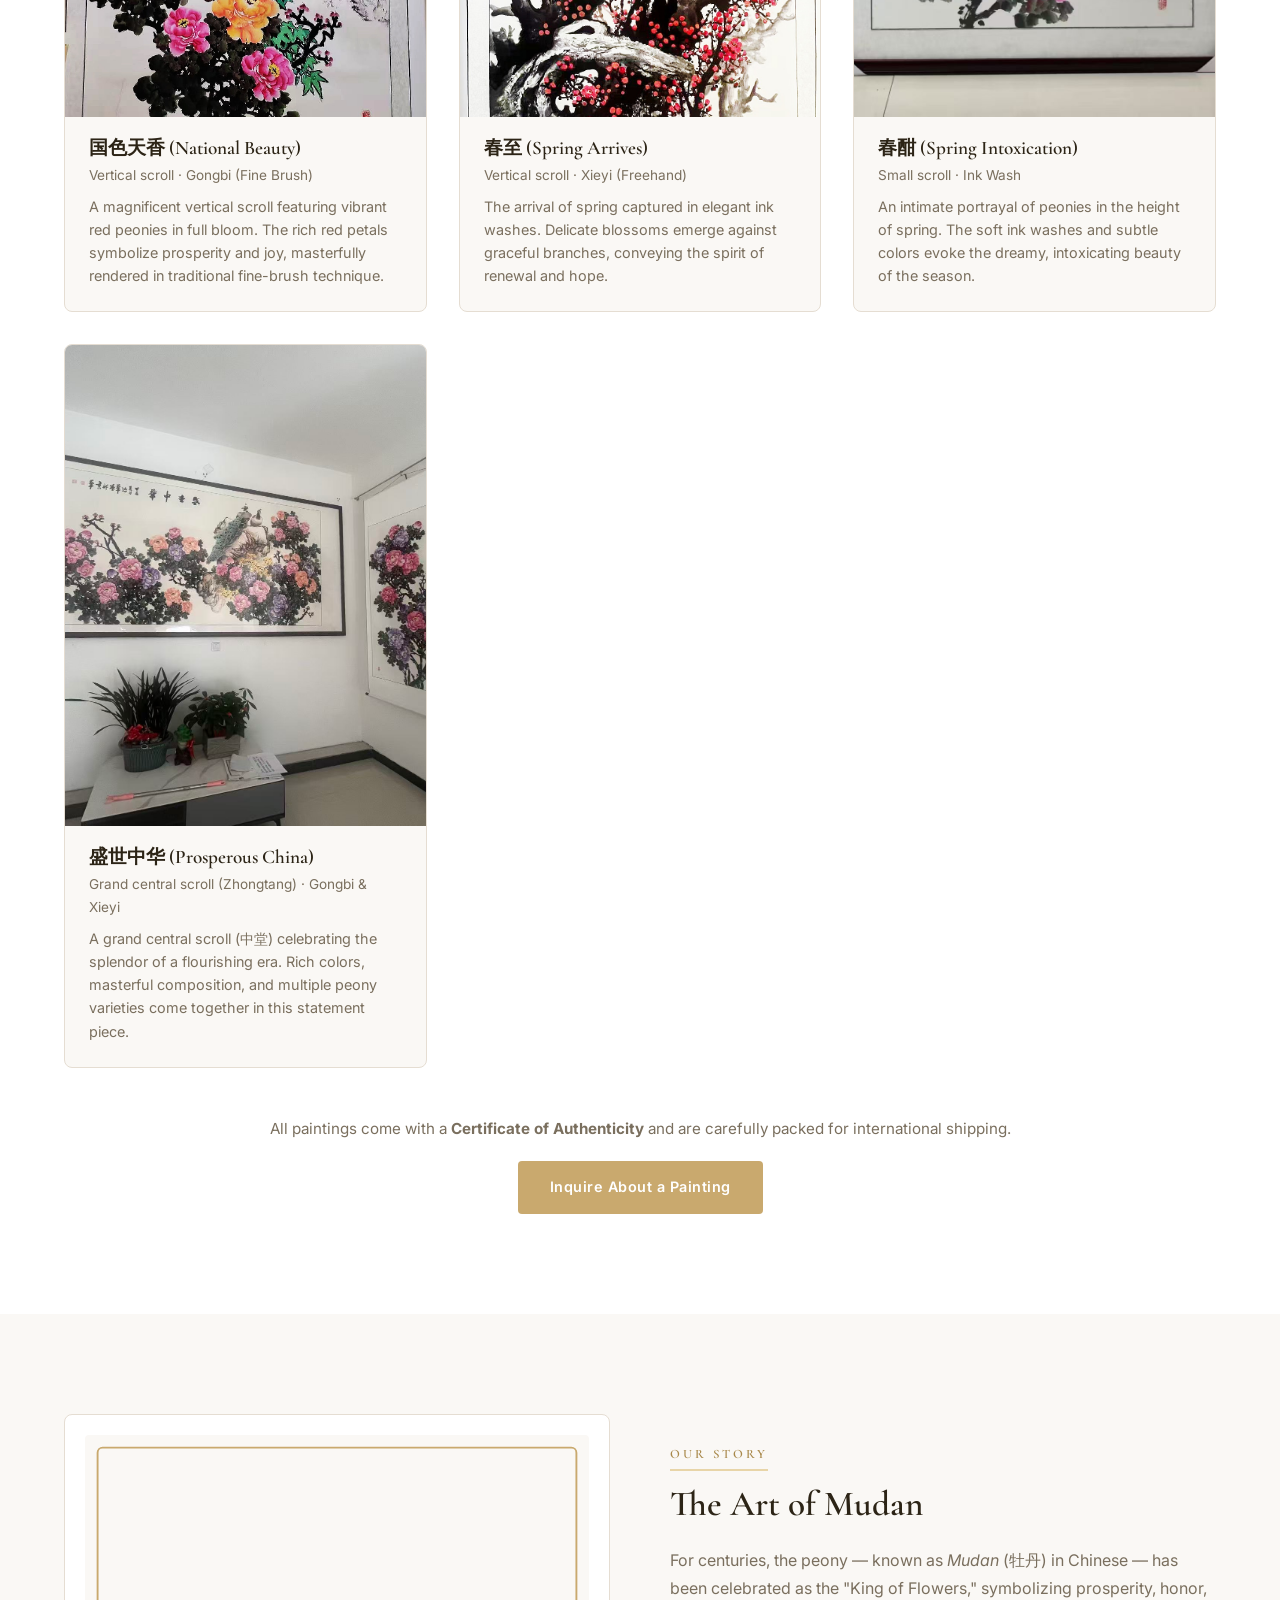
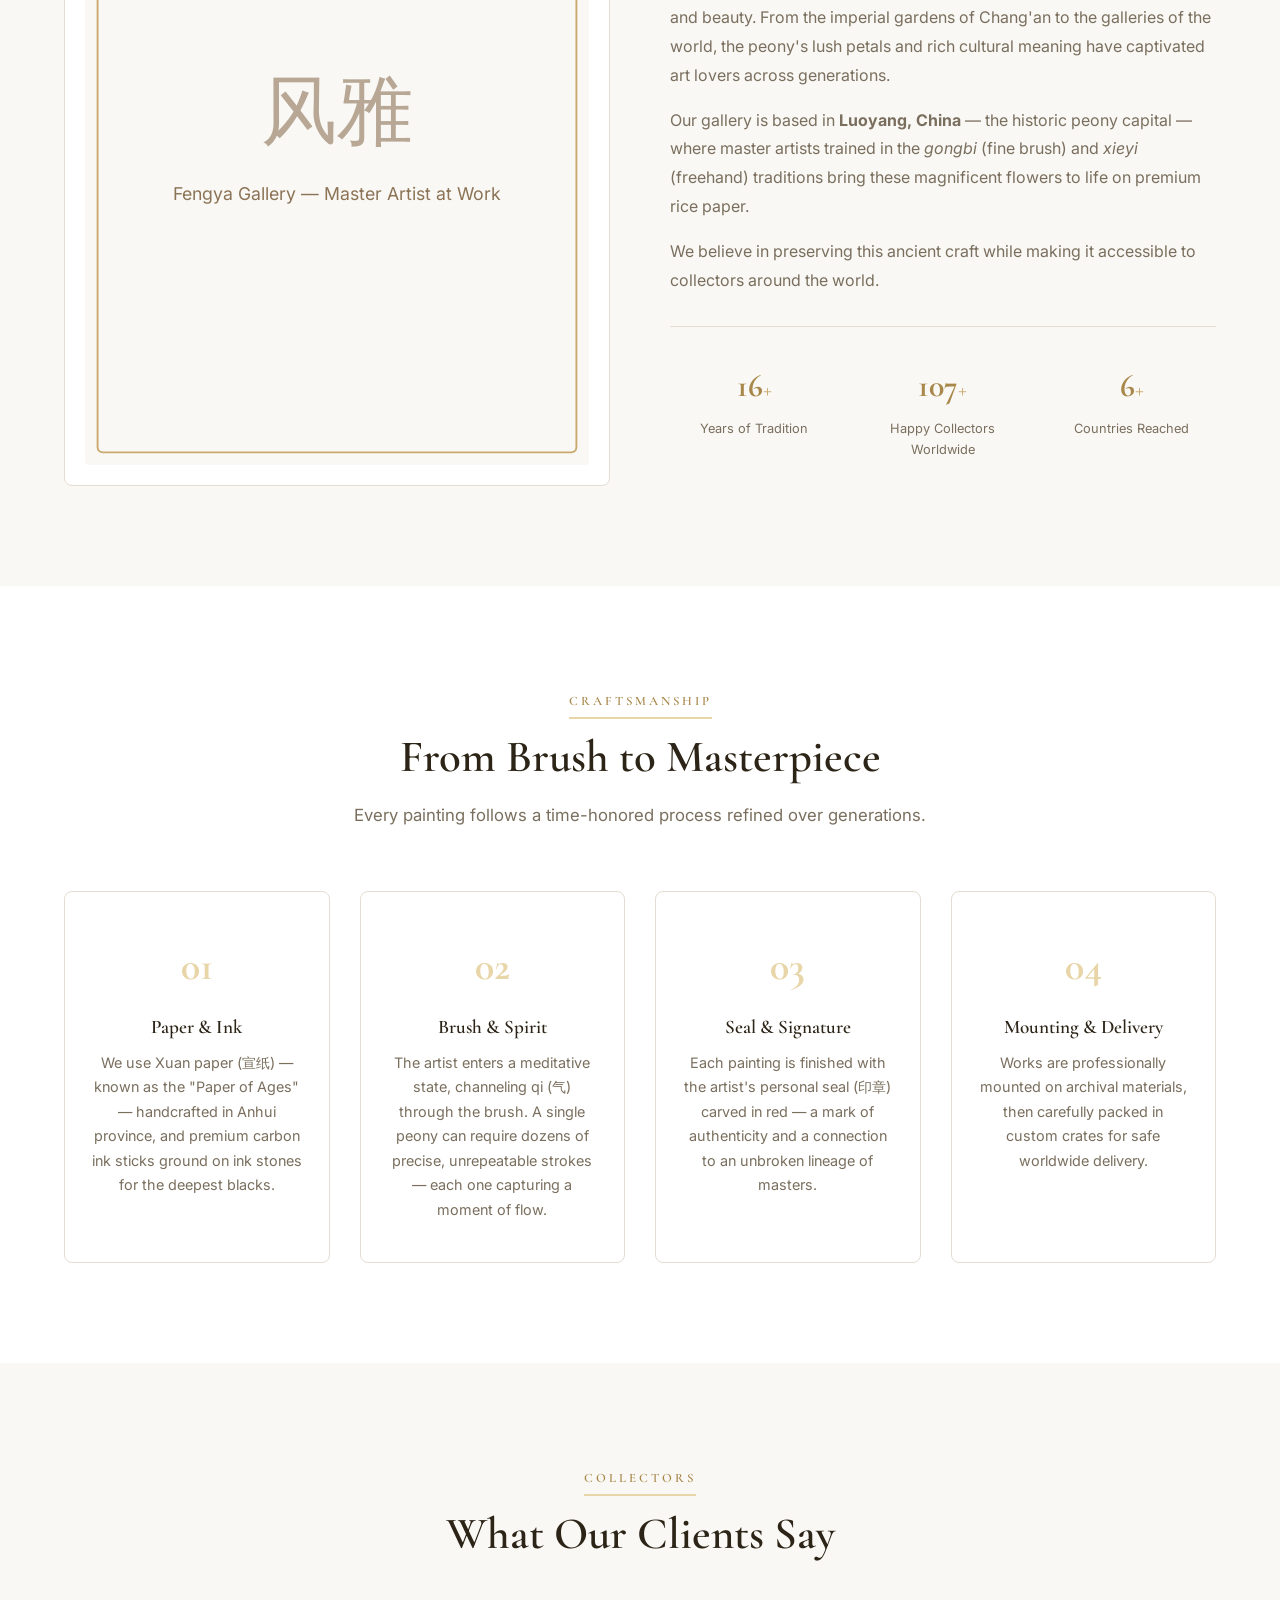
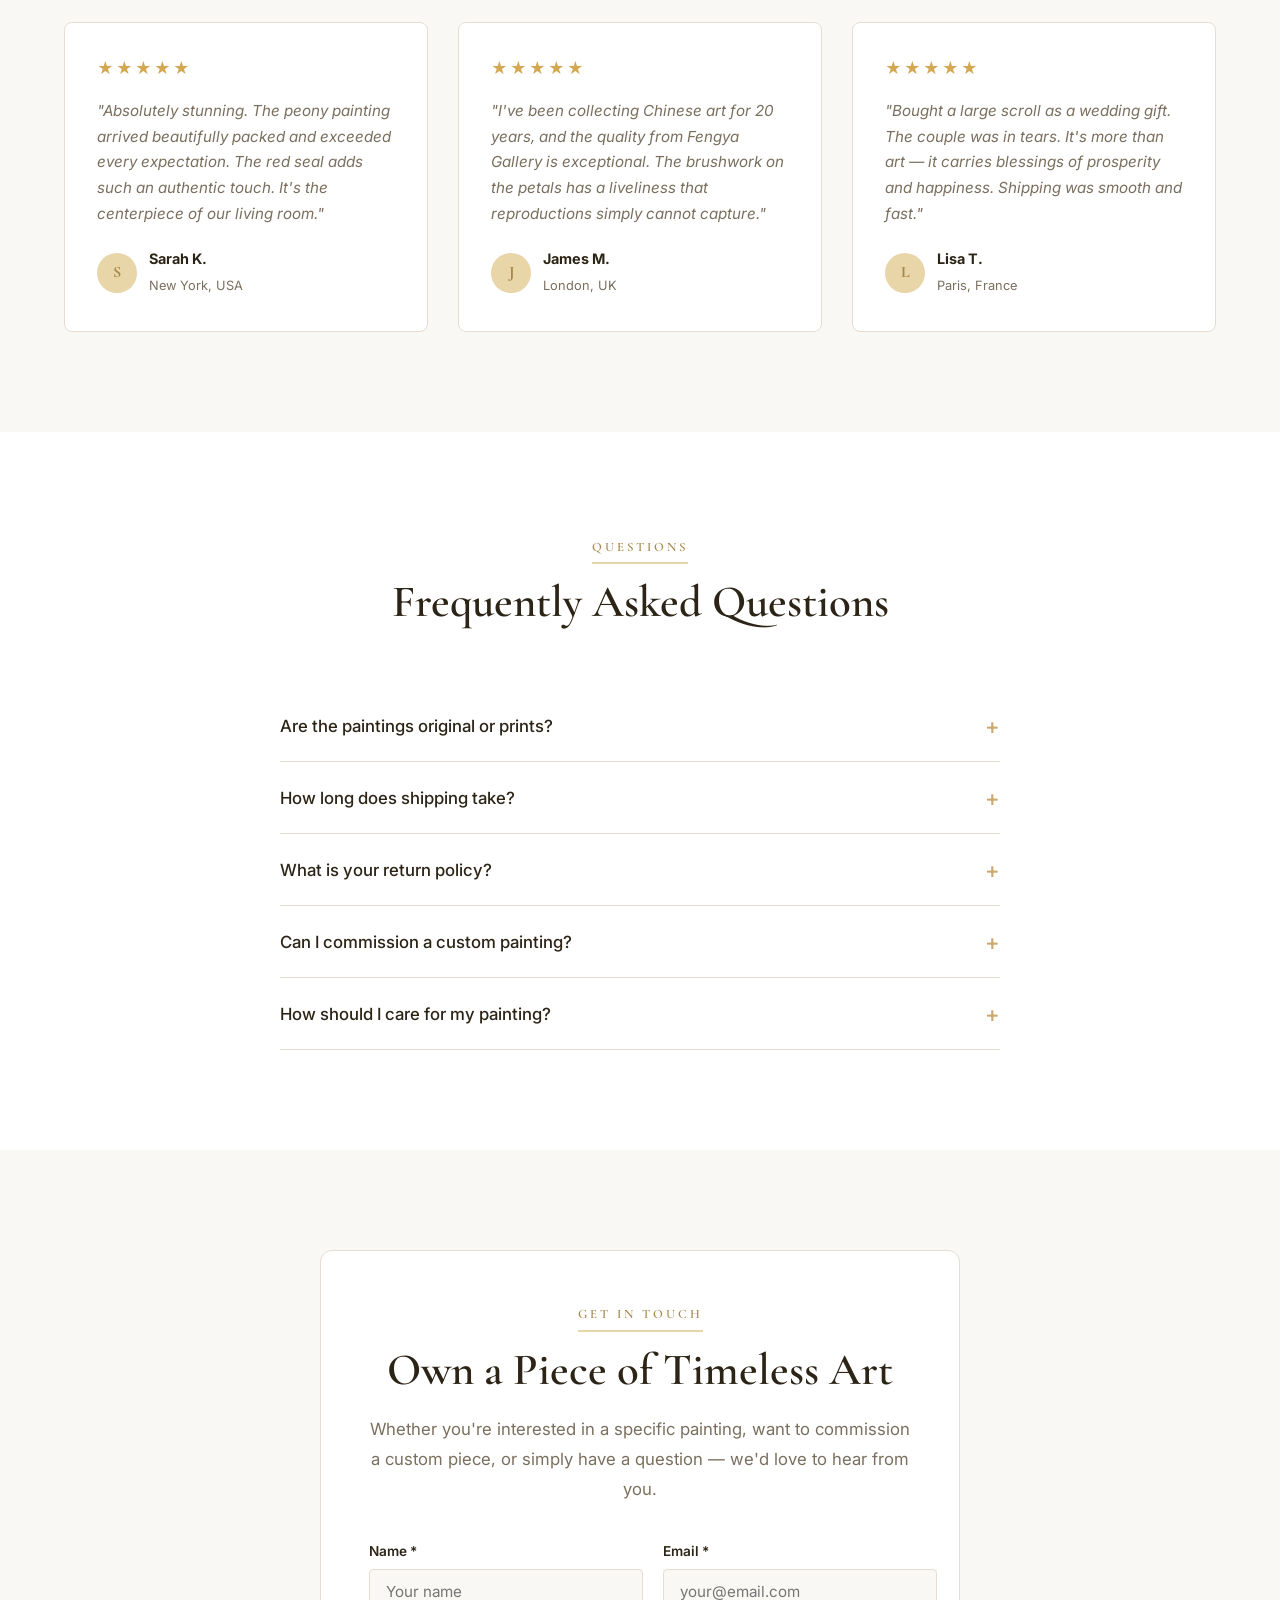
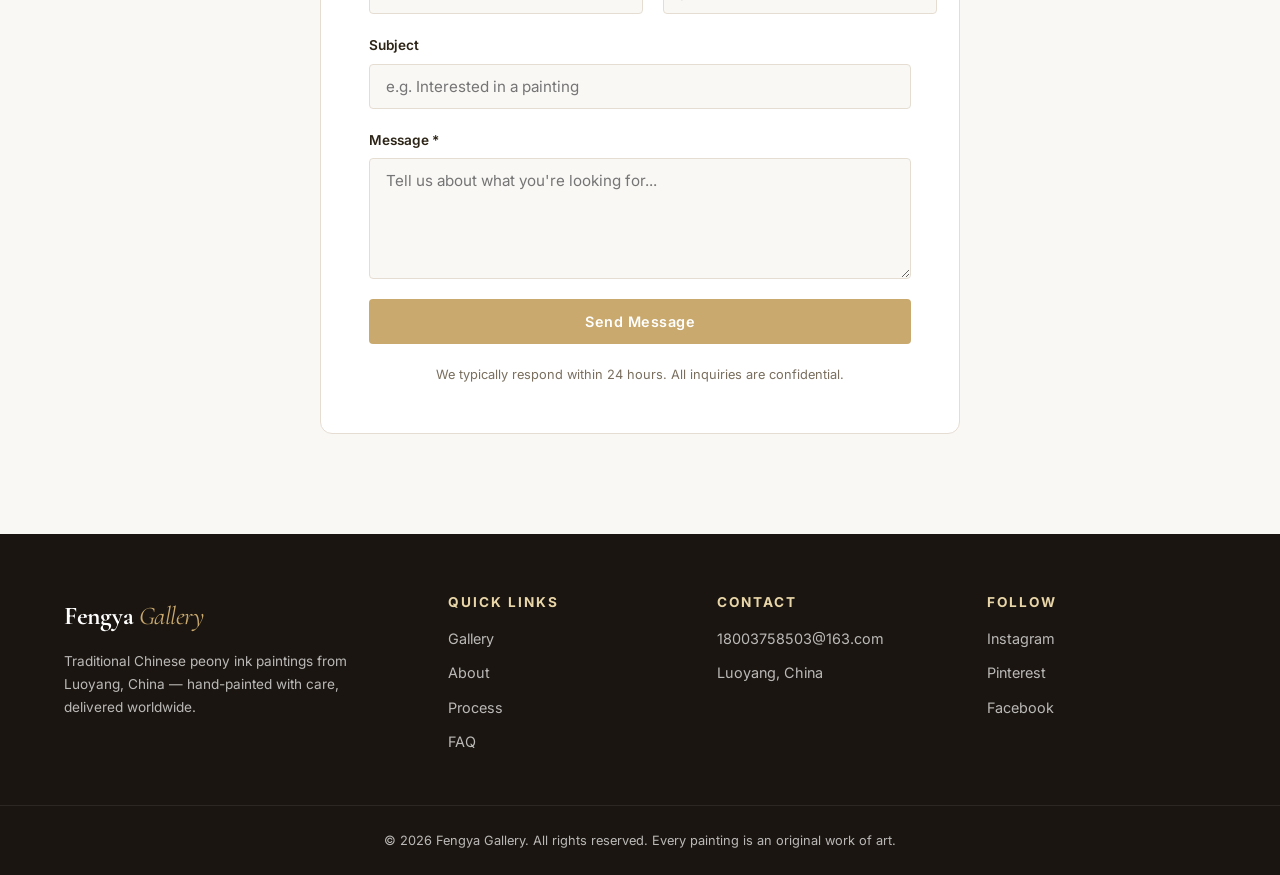
==== commit 0c22175e: "fix: 添加aggregateRating和review结构化数据，满足Google富媒体搜索结果要求" ====
--- a/index.html
+++ b/index.html
@@ -45,7 +45,56 @@
                 "name": "Chinese Peony Ink Painting",
                 "category": "Fine Art"
             }
-        }
+        },
+        "aggregateRating": {
+            "@type": "AggregateRating",
+            "ratingValue": "4.9",
+            "reviewCount": "30",
+            "bestRating": "5",
+            "worstRating": "1"
+        },
+        "review": [
+            {
+                "@type": "Review",
+                "reviewRating": {
+                    "@type": "Rating",
+                    "ratingValue": "5",
+                    "bestRating": "5"
+                },
+                "author": {
+                    "@type": "Person",
+                    "name": "Sarah K."
+                },
+                "reviewBody": "Absolutely stunning. The peony painting arrived beautifully packed and exceeded every expectation."
+            },
+            {
+                "@type": "Review",
+                "reviewRating": {
+                    "@type": "Rating",
+                    "ratingValue": "5",
+                    "bestRating": "5"
+                },
+                "author": {
+                    "@type": "Person",
+                    "name": "James M."
+                },
+                "reviewBody": "I've been collecting Chinese art for 20 years, and the quality from Fengya Gallery is exceptional."
+            },
+            {
+                "@type": "Review",
+                "reviewRating": {
+                    "@type": "Rating",
+                    "ratingValue": "5",
+                    "bestRating": "5"
+                },
+                "author": {
+                    "@type": "Person",
+                    "name": "Lisa T."
+                },
+                "reviewBody": "Bought a large scroll as a wedding gift. The couple was in tears. It's more than art."
+            }
+        ],
+        "priceRange": "$200-$5000"
     }
     </script>
 
